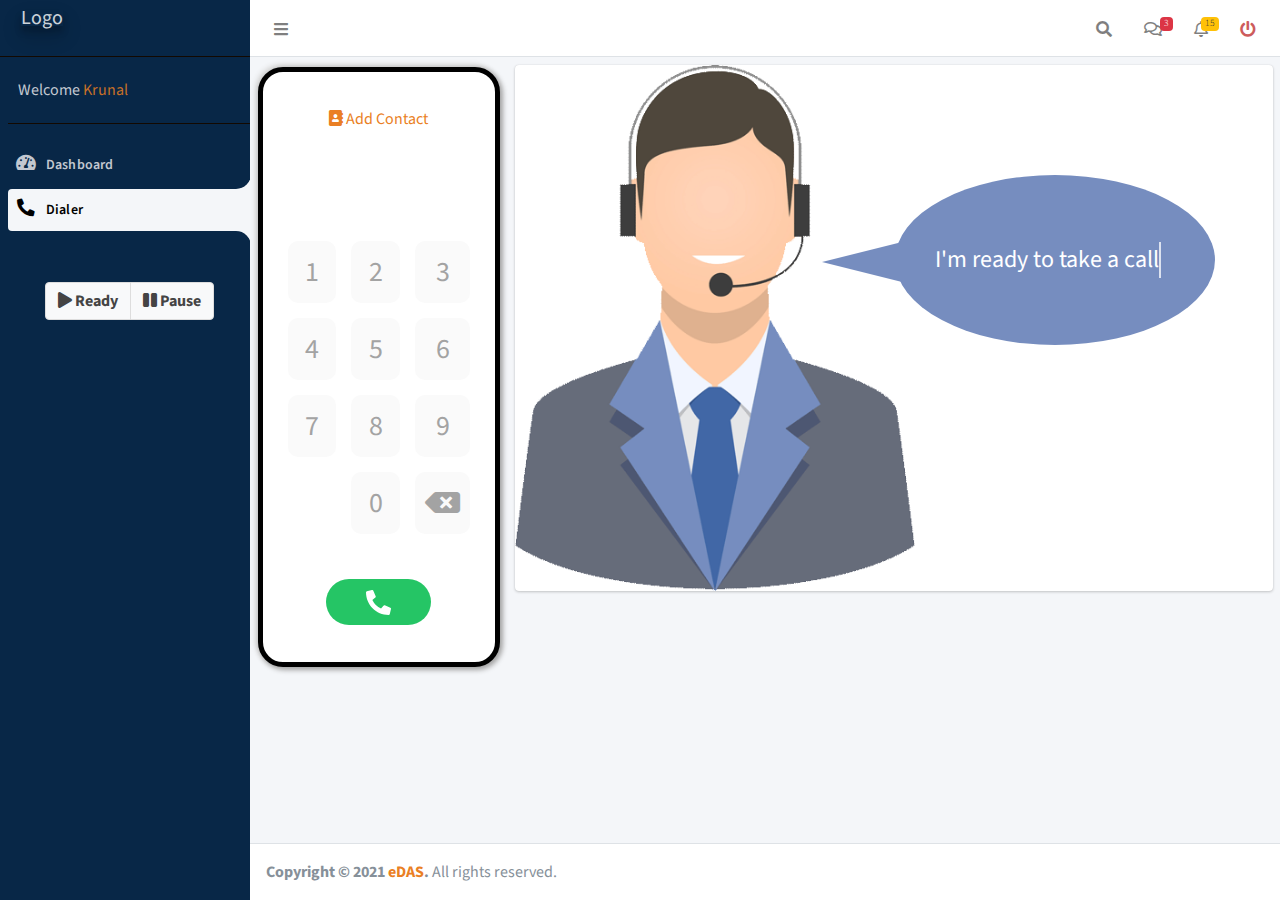
==== index.html @ 943a4c7d "Update index.html" ====
<!DOCTYPE html>
<html lang="en">

<head>
  <meta charset="utf-8">
  <meta name="viewport" content="width=device-width, initial-scale=1">
  <title>Agent Panel </title>
  <link rel='icon' type='image/x-icon' href='../assets/img/favicon.png'>

  <link rel="stylesheet"
    href="https://fonts.googleapis.com/css?family=Source+Sans+Pro:300,400,400i,700&display=fallback">
  <!-- Font Awesome Icons -->
  <link rel="stylesheet" href="plugins/fontawesome-free/css/all.min.css">
  <!-- IonIcons -->
  <link rel="stylesheet" href="assets/css/ionicons.min.css">
  <!-- DataTables -->
  <link rel="stylesheet" href="plugins/datatables-bs4/css/dataTables.bootstrap4.min.css">
  <link rel="stylesheet" href="plugins/datatables-responsive/css/responsive.bootstrap4.min.css">
  <link rel="stylesheet" href="plugins/datatables-select/css/select.bootstrap4.min.css">
  <link rel="stylesheet" href="plugins/datatables-buttons/css/buttons.bootstrap4.min.css">
  <!-- Tempusdominus Bootstrap 4 -->
  <link rel="stylesheet" href="plugins/tempusdominus-bootstrap-4/css/tempusdominus-bootstrap-4.min.css">
  <!-- Select2 -->
  <link rel="stylesheet" href="plugins/select2/css/select2.min.css">
  <link rel="stylesheet" href="plugins/select2-bootstrap4-theme/select2-bootstrap4.min.css">
  <!-- Theme style -->
  <link rel="stylesheet" href="dist/css/adminlte.min.css">
  <!-- Custome style -->
  <link rel="stylesheet" href="assets/css/style.css">
  <link rel="stylesheet" href="assets/css/agent-pannel.css">
</head>

<body class="hold-transition sidebar-mini">

  <div class="wrapper">
    <!-- Navbar -->
    <nav class="main-header navbar navbar-expand navbar-white navbar-light">
      <!-- Left navbar links -->
      <ul class="navbar-nav">
        <li class="nav-item">
          <a class="nav-link" data-widget="pushmenu" href="#" role="button"><i class="fas fa-bars"></i></a>
        </li>
      </ul>

      <!-- Right navbar links -->
      <ul class="navbar-nav ml-auto">
        <!-- Navbar Search -->
        <li class="nav-item">
          <a class="nav-link" data-widget="navbar-search" href="#" role="button">
            <i class="fas fa-search"></i>
          </a>
          <div class="navbar-search-block">
            <form class="form-inline">
              <div class="input-group input-group-sm">
                <input class="form-control form-control-navbar" type="search" placeholder="Search" aria-label="Search">
                <div class="input-group-append">
                  <button class="btn btn-navbar" type="submit">
                    <i class="fas fa-search"></i>
                  </button>
                  <button class="btn btn-navbar" type="button" data-widget="navbar-search">
                    <i class="fas fa-times"></i>
                  </button>
                </div>
              </div>
            </form>
          </div>
        </li>

        <!-- Messages Dropdown Menu -->
        <li class="nav-item dropdown">
          <a class="nav-link" data-toggle="dropdown" href="#">
            <i class="far fa-comments"></i>
            <span class="badge badge-danger navbar-badge">3</span>
          </a>
          <div class="dropdown-menu dropdown-menu-lg dropdown-menu-right">
            <a href="#" class="dropdown-item">
              <!-- Message Start -->
              <div class="media">
                <img src="../dist/img/user1-128x128.jpg" alt="User Avatar" class="img-size-50 mr-3 img-circle">
                <div class="media-body">
                  <h3 class="dropdown-item-title">
                    Brad Diesel
                    <span class="float-right text-sm text-danger"><i class="fas fa-star"></i></span>
                  </h3>
                  <p class="text-sm">Call me whenever you can...</p>
                  <p class="text-sm text-muted"><i class="far fa-clock mr-1"></i> 4 Hours Ago</p>
                </div>
              </div>
              <!-- Message End -->
            </a>
            <div class="dropdown-divider"></div>
            <a href="#" class="dropdown-item">
              <!-- Message Start -->
              <div class="media">
                <img src="../dist/img/user8-128x128.jpg" alt="User Avatar" class="img-size-50 img-circle mr-3">
                <div class="media-body">
                  <h3 class="dropdown-item-title">
                    John Pierce
                    <span class="float-right text-sm text-muted"><i class="fas fa-star"></i></span>
                  </h3>
                  <p class="text-sm">I got your message bro</p>
                  <p class="text-sm text-muted"><i class="far fa-clock mr-1"></i> 4 Hours Ago</p>
                </div>
              </div>
              <!-- Message End -->
            </a>
            <div class="dropdown-divider"></div>
            <a href="#" class="dropdown-item">
              <!-- Message Start -->
              <div class="media">
                <img src="../dist/img/user3-128x128.jpg" alt="User Avatar" class="img-size-50 img-circle mr-3">
                <div class="media-body">
                  <h3 class="dropdown-item-title">
                    Nora Silvester
                    <span class="float-right text-sm text-warning"><i class="fas fa-star"></i></span>
                  </h3>
                  <p class="text-sm">The subject goes here</p>
                  <p class="text-sm text-muted"><i class="far fa-clock mr-1"></i> 4 Hours Ago</p>
                </div>
              </div>
              <!-- Message End -->
            </a>
            <div class="dropdown-divider"></div>
            <a href="#" class="dropdown-item dropdown-footer">See All Messages</a>
          </div>
        </li>
        <!-- Notifications Dropdown Menu -->
        <li class="nav-item dropdown">
          <a class="nav-link" data-toggle="dropdown" href="#">
            <i class="far fa-bell"></i>
            <span class="badge badge-warning navbar-badge">15</span>
          </a>
          <div class="dropdown-menu dropdown-menu-lg dropdown-menu-right">
            <span class="dropdown-item dropdown-header">15 Notifications</span>
            <div class="dropdown-divider"></div>
            <a href="#" class="dropdown-item">
              <i class="fas fa-envelope mr-2"></i> 4 new messages
              <span class="float-right text-muted text-sm">3 mins</span>
            </a>
            <div class="dropdown-divider"></div>
            <a href="#" class="dropdown-item">
              <i class="fas fa-users mr-2"></i> 8 friend requests
              <span class="float-right text-muted text-sm">12 hours</span>
            </a>
            <div class="dropdown-divider"></div>
            <a href="#" class="dropdown-item">
              <i class="fas fa-file mr-2"></i> 3 new reports
              <span class="float-right text-muted text-sm">2 days</span>
            </a>
            <div class="dropdown-divider"></div>
            <a href="#" class="dropdown-item dropdown-footer">See All Notifications</a>
          </div>
        </li>

        <li class="">
          <a class="nav-link" href="../logout.php">
            <i class="fas fa-power-off" style="color: indianred;"></i>
          </a>
        </li>
        <!-- <li class="nav-item">
        <a class="nav-link" data-widget="fullscreen" href="#" role="button">
          <i class="fas fa-expand-arrows-alt"></i>
        </a>
      </li>
     <li class="nav-item">
        <a class="nav-link" data-widget="control-sidebar" data-slide="true" href="#" role="button">
          <i class="fas fa-th-large"></i>
        </a>
      </li> -->
      </ul>
    </nav>
    <!-- /.navbar -->

    <!-- Main Sidebar Container -->
    <aside class="main-sidebar sidebar-dark-primary">
      <!-- Brand Logo -->
      <a href="#" class="brand-link">
        <span class="brand-image elevation-3" style="opacity: .8">Logo</span>
        <span class="brand-logo elevation-3" style="opacity: .8">Logo</span>
        <span class="brand-text font-weight-light">&nbsp;</span>
      </a>

      <!-- Sidebar -->
      <div class="sidebar">
        <!-- Sidebar user panel (optional) -->
        <div class="user-panel mt-3 pb-3 mb-3 d-flex">
          <!-- <div class="image">
      <img src="../assets/client_logo/Metropolis_20211102_120045.png" class="img-circle elevation-2" alt="User Image">
      </div> -->
          <div class="info">
            <a href="#" class="d-block">Welcome <span style="color:#c77027;">
                Krunal</span></a>
          </div>
        </div>

        <!-- Sidebar Menu -->
        <nav class="mt-2">
          <ul class="nav nav-pills nav-sidebar flex-column" data-widget="treeview" role="menu" data-accordion="false">
            <li class="nav-item">
              <a href="../agent/agent_pannel.php" class="nav-link">
                <i class="nav-icon fas fa-tachometer-alt"></i>
                <p>
                  Dashboard
                </p>
              </a>
            </li>
            <li class="nav-item">
              <a href="../agent/dialer.php" class="nav-link active">
                <i class="nav-icon fas fa-phone-alt"></i>
                <p>
                  Dialer
                </p>
              </a>
            </li>
          </ul>
        </nav>
        <!-- check user selected campaign -->
        <div class="text-center mt-5">
          <div class="btn-group btn-group-toggle" data-toggle="buttons">
            <label class="btn btn-default active">
              <input type="radio" class="vaani_action" name="options" id="readybtn" autocomplete="off" value="ready"
                onclick="agent_activity_update(this)"><i class="fas fa-play"></i> Ready
            </label>
            <label class="btn btn-default">
              <input type="radio" class="vaani_action" name="options" id="pasueBtn" autocomplete="off" value="pause"
                onclick="agent_activity_update(this)"><i class="fas fa-pause"></i> Pause
            </label>
          </div>
        </div>
        <!-- end campaign check here -->
        <!-- /.sidebar-menu -->
      </div>
      <!-- /.sidebar -->
    </aside>

    <!-- Content Wrapper. Contains page content -->
    <div class="content-wrapper">

      <div class="alert notification-pop" id="msg"></div>

      <div class="container-fluid">
        <div class="row">
          <div class="col-xl-3 col-sm-4">
            <!-- **********************
              For keypad white bg use class = "dialer-box"
              For on connenting or connected use class = "call-connent"
            -->
            <div class="sip-phone dialer-box">
              <!-- keypad  -->
              <div class="keypad-content">
                <div class="clearfix connected-client-box">
                  <div class="dialed-number float-left">
                    <!-- 1234567890 -->
                  </div>
                  <div class="connection-time float-right">
                      <!-- Connected <span id="minute-box">00</span>: <span id="second-box">00</span>  -->
                  </div>
                </div>
                <div class="sip-phone-content">
                  <div class="add-contact">
                    <a href="#" onclick="addContact()"><i class="fas fa-address-book"></i> Add Contact</a>
                  </div>
                  <form class="call">
                    <div class="dialer-wrap">
                      <input id="dialerInput" class="dialer-display" type="tel" maxlength="12" autofocus autocomplete="off">
                      <div class="grid-item tran number">1</div>
                      <div class="grid-item tran number">2</div>
                      <div class="grid-item tran number">3</div>
                      <div class="grid-item tran number">4</div>
                      <div class="grid-item tran number">5</div>
                      <div class="grid-item tran number">6</div>
                      <div class="grid-item tran number">7</div>
                      <div class="grid-item tran number">8</div>
                      <div class="grid-item tran number">9</div>
                      <div class="grid-item tran symbol">*</div>
                      <div class="grid-item tran number">0</div>
                      <div class="grid-item tran symbol d-none">#</div>
                      <div class="grid-item tran remove-btn"><i class="fas fa-backspace"></i></div>
                    </div>
                    <div onclick="callDialedNumber()" class="grid-item call-icon">
                        <svg aria-hidden="true" focusable="false" data-prefix="fas" data-icon="phone-alt" class="svg-inline--fa fa-phone-alt fa-w-16" role="img" xmlns="http://www.w3.org/2000/svg" viewBox="0 0 512 512">
                            <path fill="currentColor" d="M497.39 361.8l-112-48a24 24 0 0 0-28 6.9l-49.6 60.6A370.66 370.66 0 0 1 130.6 204.11l60.6-49.6a23.94 23.94 0 0 0 6.9-28l-48-112A24.16 24.16 0 0 0 122.6.61l-104 24A24 24 0 0 0 0 48c0 256.5 207.9 464 464 464a24 24 0 0 0 23.4-18.6l24-104a24.29 24.29 0 0 0-14.01-27.6z">
                            </path>
                        </svg>
                      </div>
                  </form> 
                </div>
              </div>
      
              <!-- Connenting to the call  -->
              <div class="call-connection sip-phone-content" style="display:none;">
                <div class="dialed-number">
                  1234567890
                </div>
                <div class="connection-time">
                  connecting...
                    <!-- Connected <span id="minute-box">00</span>: <span id="second-box">00</span>  -->
                </div>
      
                <!-- SIP phone action buttons -->
                <!-- ***********************
                  add or remove class disabled from sip-phone-action-btns-container for disabled
                 -->
                <div class="sip-phone-action-btns-container disabled">
                  <div class="row mb-3">
                    <div class="col-4">
                      <a href="#" class="sip-phone-action-btns-box sip-phoneBtn">
                        <i class="fas fa-microphone-alt-slash"></i>
                      </a>
                      Mute
                    </div>
                    <div class="col-4">
                      <a id="keypadConntectBtn" href="#" class="sip-phone-action-btns-box">
                        <i class="ion ion-ios-keypad"></i>
                      </a>
                      Keypad
                    </div>
                    <div class="col-4">
                      <a href="#" class="sip-phone-action-btns-box sip-phoneBtn">
                        <i class="fas fa-pause-circle"></i>
                      </a>
                      Hold
                    </div>
                  </div>
                  <div class="row">
                    <div class="col-4">
                      <a href="#" class="sip-phone-action-btns-box">
                        <i class="fas fa-users"></i>
                      </a>
                      Conference
                    </div>
                    <div class="col-4">
                      <a href="#" class="sip-phone-action-btns-box">
                        <i class="fas fa-exchange-alt"></i>
                      </a>
                      Transfer
                    </div>
                    <div class="col-4">
                      <a href="#" class="sip-phone-action-btns-box sip-phoneBtn">
                        <i class="fas fa-user-friends"></i>
                      </a>
                      Consult
                    </div>
                  </div>
                </div>
      
                <div class="call-icon">
                  <svg aria-hidden="true" focusable="false" data-prefix="fas" data-icon="phone-alt" class="svg-inline--fa fa-phone-alt fa-w-16" role="img" xmlns="http://www.w3.org/2000/svg" viewBox="0 0 512 512">
                      <path fill="currentColor" d="M497.39 361.8l-112-48a24 24 0 0 0-28 6.9l-49.6 60.6A370.66 370.66 0 0 1 130.6 204.11l60.6-49.6a23.94 23.94 0 0 0 6.9-28l-48-112A24.16 24.16 0 0 0 122.6.61l-104 24A24 24 0 0 0 0 48c0 256.5 207.9 464 464 464a24 24 0 0 0 23.4-18.6l24-104a24.29 24.29 0 0 0-14.01-27.6z">
                      </path>
                  </svg>
                </div>
              </div>

              <!-- Add Contact Box  -->
              <div class="add-contact-box sip-phone-content" style="display:none;">
                <div class="clearfix">
                  <h4 class="float-left">Contact List</h4>
                  <div class="float-right"><a href="#" id="keypadBtn"><i class="ion ion-ios-keypad"></i></a></div>
                </div>
                <div class="search-contact">
                  <input type="text" class="form-control" placeholder="Search">
                </div>
                <div class="contact-list">
                  <div class="contact-list-container">
                    <div class="aplhabet">
                      A
                    </div>
                    <div class="contact-list-box">
                      <ul class="list-unstyled">
                        <li>Alpha</li>
                        <li>Alpha</li>
                        <li>Alpha</li>
                        <li>Alpha</li>
                        <li>Alpha</li>
                        <li>Alpha</li>
                        <li>Alpha</li>
                        <li>Alpha</li>
                        <li>Alpha</li>
                        <li>Alpha</li>
                        <li>Alpha</li>
                        <li>Alpha</li>
                        <li>Alpha</li>
                        <li>Alpha</li>
                        <li>Alpha</li>  
                      </ul>
                    </div>
                  </div>
                  <div class="contact-list-container">
                    <div class="aplhabet">
                      B
                    </div>
                    <div class="contact-list-box">
                      <ul class="list-unstyled">
                        <li>Bille</li>
                        <li>Bille</li>
                        <li>Bille</li>
                        <li>Bille</li>
                        <li>Bille</li>
                        <li>Bille</li>
                        <li>Bille</li>
                        <li>Bille</li>
                        <li>Bille</li>
                        <li>Bille</li>
                        <li>Bille</li>
                        <li>Bille</li>
                        <li>Bille</li>
                        <li>Bille</li>
                        <li>Bille</li>  
                      </ul>
                    </div>
                  </div>
                </div>
              </div>
            </div>
          </div>

          <div class="col-xl-9 col-sm-8">
      
            <!-- image  -->
            <div id="agentDailerImgBox">
              <div class="card mt-2">
                <div class="agent-box">
                  <img src="assets/img/agent-male.gif" alt="agent">
                  <div class="agent-text">
                    <p class="line-1 anim-typewriter">I'm ready to take a call</p>
                  </div>
                </div>
              </div>
            </div>

            <!-- Form  -->
            <div id="crmFrom" style="display:none;">
              <!-- Content Header (Page header) -->
              <div class="content-header">
                <div class="container-fluid">
                  <h1 class="m-0">Customer Information</h1>
                </div><!-- /.container-fluid -->
              </div>
      
              <!-- Main content -->
              <div class="content">
                <div class="">
                  <div class="card card-primary">
                    <form autocomplete="off">
                      <div class="card-body">
                        <div class="row">
                          <div class="col-xl-4 col-sm-6">
                            <div class="form-group">
                              <input type="text" id="cust_name" value="" name="cust_name" class="form-control" placeholder="Customer Name" required>
                              <label class="form-label" for="">Customer Name</label>
                              <div class="invalid-feedback1 error" id="error"></div>
                            </div>
                          </div>
      
                          <div class="col-xl-4 col-sm-6">
                            <div class="form-group">
                              <input type="text" id="cust_name" value="" name="cust_name" class="form-control" placeholder="Customer contact number" required>
                              <label class="form-label" for="">Customer contact number</label>
                              <div class="invalid-feedback1 error" id="error"></div>
                            </div>
                          </div>
      
                          <div class="col-xl-4 col-sm-6">
                            <div class="form-group">
                              <input type="text" id="cust_name" value="" name="cust_name" class="form-control" placeholder="Customer contact number" required>
                              <label class="form-label" for="">Customer contact number</label>
                              <div class="invalid-feedback1 error" id="error"></div>
                            </div>
                          </div>
      
                          <div class="col-xl-4 col-sm-6">
                            <div class="form-group">
                              <input type="text" id="cust_name" value="" name="cust_name" class="form-control" placeholder="Preferred City" required>
                              <label class="form-label" for="">Preferred City</label>
                              <div class="invalid-feedback1 error" id="error"></div>
                            </div>
                          </div>
      
                          <div class="col-xl-4 col-sm-6">
                            <div class="form-group">
                              <input type="text" id="cust_name" value="" name="cust_name" class="form-control" placeholder="Customer Status" required>
                              <label class="form-label" for="">Customer Status</label>
                              <div class="invalid-feedback1 error" id="error"></div>
                            </div>
                          </div>
      
                          <div class="col-xl-4 col-sm-6">
                            <div class="form-group">
                              <select id="Disposition" class="form-control" onchange="getdisposition()" name="Disposition" required="">
                                <option value=""> --Select-- </option>   
                                <option value="Successful_Contact" data-id="CL">Successful_Contact</option>
                                <option value="Unsuccessful_Contact" data-id="ST">Unsuccessful_Contact</option>   
                              </select>
                              <label class="form-label" for="">Disposition</label>
                              <div class="invalid-feedback1 error" id="error"></div>
                            </div>
                          </div>
      
                          <div class="col-sm-12">
                            <div class="form-group">
                              <textarea class="form-control" id="remark" rows="4" cols="10" name="remark" required=""></textarea>
                              <label class="form-label" for="">Remark</label>
                              <div class="invalid-feedback1 error" id="error"></div>
                            </div>
                          </div>
      
                          <div class="col-sm-12">
                            <div class="form-group text-center">
                              <input id="history" type="button" class="btn btn-info" value="History">
                              <input id="check" type="submit" class="btn btn-primary" value="Submit">
                            </div>
                          </div>
                        </div>
                      </div>
                    </form>
                  </div>
                </div>
              </div>
            </div>
          </div>
        </div>
      </div>

    </div>
    <!-- /.content-wrapper -->


    <!-- Main Footer -->
    <footer class="main-footer">
      <strong>Copyright &copy; 2021 <a href="#">eDAS</a>.</strong>
      All rights reserved.
      <div class="float-right d-none d-sm-inline-block">
        <!-- <b>Version</b> 3.2.0-rc -->
      </div>
    </footer>
  </div>
  <!-- ./wrapper -->


  <!-- REQUIRED SCRIPTS -->

  <!-- jQuery -->
  <script src="plugins/jquery/jquery.min.js"></script>
  <!-- Bootstrap -->
  <script src="plugins/bootstrap/js/bootstrap.bundle.min.js"></script>
  <!-- AdminLTE -->
  <script src="dist/js/adminlte.js"></script>

  <!-- agent crm purposes -->
  <script src="assets/js/agent_script.js"></script>

  <script>
    $("#dialerInput").keypress(function (e) {
      // alert("Hi");
      var charCode = (e.which) ? e.which : event.keyCode    
      if (String.fromCharCode(charCode).match(/[^0-9]/g))    
      return false;
    });
  
    $(".number").click(function (event) {
      let text = $(this).text();
      var val = $('#dialerInput').val();
      if (val.length < 10) {
        $("#dialerInput").val(val+text).focus();
      }
    });
  
    function phoneValidation() {
      var val = $('#dialerInput').val();
      if (val.length < 10) {
        notification("#msg", "Please enter valid number", "alert-danger");
      }else{
        notification("#msg", "Connenting...", "alert-warning");
        $(".keypad-content, #agentDailerImgBox").hide();
        $(".call-connection").show();
        $(".sip-phone").removeClass("dialer-box");
        $(".sip-phone").addClass("call-connent buzzing");
        $(".dialed-number").html(val);
        $("#crmFrom").slideDown();
        $("#dialerInput").val("");
  
        setTimeout(function(){
          $(".connection-time").html('Connected <span id="minute-box">00</span>: <span id="second-box">00</span>');
          $('.sip-phone').removeClass("buzzing");
          $('.sip-phone-action-btns-container').removeClass("disabled");
          notification("#msg", "Call connected", "alert-success");
        }, 5000);
      } 
    }
  
    $("#dialerInput").keypress(function(event){
      var keycode = (event.keyCode ? event.keyCode : event.which);
      if(keycode == '13'){ 
        phoneValidation();  
      }
    });
  
    function callDialedNumber() {
      phoneValidation(); 
    }
  
    $(".remove-btn").click(function () {
      var val = $('#dialerInput').val();
      var tmp= val.slice(0,-1);
      $("#dialerInput").val(tmp).focus();
    });
  
    // Timer 
    let counter = 0;
    let seconds = "00";
    let minutes = "00";
    const getTimerMinutes = (counter) => {
      let minuteCounter = Math.floor(counter / 60);
      return minuteCounter < 10 ? `0${minuteCounter}` : `${minuteCounter}`;
    };
  
    const getTimerSeconds = (counter) => {
      let secondCounter = counter % 60;
      $(".second-box").html()
      document.getElementById("second-box").innerHtml =
        secondCounter < 10 ? `0${secondCounter}` : `${secondCounter}`;
      return secondCounter < 10 ? `0${secondCounter}` : `${secondCounter}`;
    };
    const setCount = () => {
      console.log("here");
      seconds = getTimerSeconds(counter);
      minutes = getTimerMinutes(counter);
  
      document.getElementById("minute-box").innerHtml = seconds;
      counter = counter + 1;
    };
  
    var intervalId = window.setInterval(function () {
      seconds = getTimerSeconds(counter);
      minutes = getTimerMinutes(counter);
      document.getElementById("minute-box").innerHTML = minutes;
      document.getElementById("second-box").innerHTML = seconds;
      counter = counter + 1;
    }, 1000);
  

  function addContact(){
    $(".keypad-content").hide();
    $(".add-contact-box").show();
  }
  $("#keypadBtn").click(function(){
    $(".keypad-content").show();
    $(".add-contact-box").hide();
  });
  $("#keypadConntectBtn").click(function(){
    $(".keypad-content").show();
    $(".call-connection").hide();
    $(".sip-phone").addClass("dialer-box");
    $(".sip-phone").removeClass("call-connent");
    $(".connected-client-box").show();
    $('#dialerInput').focus();
  });
  $(".connected-client-box").click(function(){
    $(".keypad-content").hide();
    $(".call-connection").show();
    $(".sip-phone").removeClass("dialer-box");
    $(".sip-phone").addClass("call-connent");
    $(".connected-client-box").hide();
  });

  $(".sip-phoneBtn").click(function(){
    $(this).toggleClass("active");
  });
  
  </script>
</body>

</html>
---- plugins/datatables-responsive/css/responsive.bootstrap4.min.css ----
table.dataTable.dtr-inline.collapsed>tbody>tr>td.child,table.dataTable.dtr-inline.collapsed>tbody>tr>th.child,table.dataTable.dtr-inline.collapsed>tbody>tr>td.dataTables_empty{cursor:default !important}table.dataTable.dtr-inline.collapsed>tbody>tr>td.child:before,table.dataTable.dtr-inline.collapsed>tbody>tr>th.child:before,table.dataTable.dtr-inline.collapsed>tbody>tr>td.dataTables_empty:before{display:none !important}table.dataTable.dtr-inline.collapsed>tbody>tr>td.dtr-control,table.dataTable.dtr-inline.collapsed>tbody>tr>th.dtr-control{position:relative;padding-left:30px;cursor:pointer}table.dataTable.dtr-inline.collapsed>tbody>tr>td.dtr-control:before,table.dataTable.dtr-inline.collapsed>tbody>tr>th.dtr-control:before{top:50%;left:5px;height:1em;width:1em;margin-top:-9px;display:block;position:absolute;color:white;border:.15em solid white;border-radius:1em;box-shadow:0 0 .2em #444;box-sizing:content-box;text-align:center;text-indent:0 !important;font-family:"Courier New",Courier,monospace;line-height:1em;content:"+";background-color:#0275d8}table.dataTable.dtr-inline.collapsed>tbody>tr.parent>td.dtr-control:before,table.dataTable.dtr-inline.collapsed>tbody>tr.parent>th.dtr-control:before{content:"-";background-color:#d33333}table.dataTable.dtr-inline.collapsed.compact>tbody>tr>td.dtr-control,table.dataTable.dtr-inline.collapsed.compact>tbody>tr>th.dtr-control{padding-left:27px}table.dataTable.dtr-inline.collapsed.compact>tbody>tr>td.dtr-control:before,table.dataTable.dtr-inline.collapsed.compact>tbody>tr>th.dtr-control:before{left:4px;height:14px;width:14px;border-radius:14px;line-height:14px;text-indent:3px}table.dataTable.dtr-column>tbody>tr>td.dtr-control,table.dataTable.dtr-column>tbody>tr>th.dtr-control,table.dataTable.dtr-column>tbody>tr>td.control,table.dataTable.dtr-column>tbody>tr>th.control{position:relative;cursor:pointer}table.dataTable.dtr-column>tbody>tr>td.dtr-control:before,table.dataTable.dtr-column>tbody>tr>th.dtr-control:before,table.dataTable.dtr-column>tbody>tr>td.control:before,table.dataTable.dtr-column>tbody>tr>th.control:before{top:50%;left:50%;height:.8em;width:.8em;margin-top:-0.5em;margin-left:-0.5em;display:block;position:absolute;color:white;border:.15em solid white;border-radius:1em;box-shadow:0 0 .2em #444;box-sizing:content-box;text-align:center;text-indent:0 !important;font-family:"Courier New",Courier,monospace;line-height:1em;content:"+";background-color:#0275d8}table.dataTable.dtr-column>tbody>tr.parent td.dtr-control:before,table.dataTable.dtr-column>tbody>tr.parent th.dtr-control:before,table.dataTable.dtr-column>tbody>tr.parent td.control:before,table.dataTable.dtr-column>tbody>tr.parent th.control:before{content:"-";background-color:#d33333}table.dataTable>tbody>tr.child{padding:.5em 1em}table.dataTable>tbody>tr.child:hover{background:transparent !important}table.dataTable>tbody>tr.child ul.dtr-details{display:inline-block;list-style-type:none;margin:0;padding:0}table.dataTable>tbody>tr.child ul.dtr-details>li{border-bottom:1px solid #efefef;padding:.5em 0}table.dataTable>tbody>tr.child ul.dtr-details>li:first-child{padding-top:0}table.dataTable>tbody>tr.child ul.dtr-details>li:last-child{border-bottom:none}table.dataTable>tbody>tr.child span.dtr-title{display:inline-block;min-width:75px;font-weight:bold}div.dtr-modal{position:fixed;box-sizing:border-box;top:0;left:0;height:100%;width:100%;z-index:100;padding:10em 1em}div.dtr-modal div.dtr-modal-display{position:absolute;top:0;left:0;bottom:0;right:0;width:50%;height:50%;overflow:auto;margin:auto;z-index:102;overflow:auto;background-color:#f5f5f7;border:1px solid black;border-radius:.5em;box-shadow:0 12px 30px rgba(0, 0, 0, 0.6)}div.dtr-modal div.dtr-modal-content{position:relative;padding:1em}div.dtr-modal div.dtr-modal-close{position:absolute;top:6px;right:6px;width:22px;height:22px;border:1px solid #eaeaea;background-color:#f9f9f9;text-align:center;border-radius:3px;cursor:pointer;z-index:12}div.dtr-modal div.dtr-modal-close:hover{background-color:#eaeaea}div.dtr-modal div.dtr-modal-background{position:fixed;top:0;left:0;right:0;bottom:0;z-index:101;background:rgba(0, 0, 0, 0.6)}@media screen and (max-width: 767px){div.dtr-modal div.dtr-modal-display{width:95%}}div.dtr-bs-modal table.table tr:first-child td{border-top:none}
---- plugins/datatables-select/css/select.bootstrap4.min.css ----
﻿table.dataTable tbody>tr.selected,table.dataTable tbody>tr>.selected{background-color:#0275d8}table.dataTable.stripe tbody>tr.odd.selected,table.dataTable.stripe tbody>tr.odd>.selected,table.dataTable.display tbody>tr.odd.selected,table.dataTable.display tbody>tr.odd>.selected{background-color:#0272d3}table.dataTable.hover tbody>tr.selected:hover,table.dataTable.hover tbody>tr>.selected:hover,table.dataTable.display tbody>tr.selected:hover,table.dataTable.display tbody>tr>.selected:hover{background-color:#0271d0}table.dataTable.order-column tbody>tr.selected>.sorting_1,table.dataTable.order-column tbody>tr.selected>.sorting_2,table.dataTable.order-column tbody>tr.selected>.sorting_3,table.dataTable.order-column tbody>tr>.selected,table.dataTable.display tbody>tr.selected>.sorting_1,table.dataTable.display tbody>tr.selected>.sorting_2,table.dataTable.display tbody>tr.selected>.sorting_3,table.dataTable.display tbody>tr>.selected{background-color:#0273d4}table.dataTable.display tbody>tr.odd.selected>.sorting_1,table.dataTable.order-column.stripe tbody>tr.odd.selected>.sorting_1{background-color:#026fcc}table.dataTable.display tbody>tr.odd.selected>.sorting_2,table.dataTable.order-column.stripe tbody>tr.odd.selected>.sorting_2{background-color:#0270ce}table.dataTable.display tbody>tr.odd.selected>.sorting_3,table.dataTable.order-column.stripe tbody>tr.odd.selected>.sorting_3{background-color:#0270d0}table.dataTable.display tbody>tr.even.selected>.sorting_1,table.dataTable.order-column.stripe tbody>tr.even.selected>.sorting_1{background-color:#0273d4}table.dataTable.display tbody>tr.even.selected>.sorting_2,table.dataTable.order-column.stripe tbody>tr.even.selected>.sorting_2{background-color:#0274d5}table.dataTable.display tbody>tr.even.selected>.sorting_3,table.dataTable.order-column.stripe tbody>tr.even.selected>.sorting_3{background-color:#0275d7}table.dataTable.display tbody>tr.odd>.selected,table.dataTable.order-column.stripe tbody>tr.odd>.selected{background-color:#026fcc}table.dataTable.display tbody>tr.even>.selected,table.dataTable.order-column.stripe tbody>tr.even>.selected{background-color:#0273d4}table.dataTable.display tbody>tr.selected:hover>.sorting_1,table.dataTable.order-column.hover tbody>tr.selected:hover>.sorting_1{background-color:#026bc6}table.dataTable.display tbody>tr.selected:hover>.sorting_2,table.dataTable.order-column.hover tbody>tr.selected:hover>.sorting_2{background-color:#026cc8}table.dataTable.display tbody>tr.selected:hover>.sorting_3,table.dataTable.order-column.hover tbody>tr.selected:hover>.sorting_3{background-color:#026eca}table.dataTable.display tbody>tr:hover>.selected,table.dataTable.display tbody>tr>.selected:hover,table.dataTable.order-column.hover tbody>tr:hover>.selected,table.dataTable.order-column.hover tbody>tr>.selected:hover{background-color:#026bc6}table.dataTable tbody td.select-checkbox,table.dataTable tbody th.select-checkbox{position:relative}table.dataTable tbody td.select-checkbox:before,table.dataTable tbody td.select-checkbox:after,table.dataTable tbody th.select-checkbox:before,table.dataTable tbody th.select-checkbox:after{display:block;position:absolute;top:1.2em;left:50%;width:12px;height:12px;box-sizing:border-box}table.dataTable tbody td.select-checkbox:before,table.dataTable tbody th.select-checkbox:before{content:" ";margin-top:-2px;margin-left:-6px;border:1px solid black;border-radius:3px}table.dataTable tr.selected td.select-checkbox:after,table.dataTable tr.selected th.select-checkbox:after{content:"✓";font-size:20px;margin-top:-19px;margin-left:-6px;text-align:center;text-shadow:1px 1px #b0bed9,-1px -1px #b0bed9,1px -1px #b0bed9,-1px 1px #b0bed9}table.dataTable.compact tbody td.select-checkbox:before,table.dataTable.compact tbody th.select-checkbox:before{margin-top:-12px}table.dataTable.compact tr.selected td.select-checkbox:after,table.dataTable.compact tr.selected th.select-checkbox:after{margin-top:-16px}div.dataTables_wrapper span.select-info,div.dataTables_wrapper span.select-item{margin-left:.5em}@media screen and (max-width: 640px){div.dataTables_wrapper span.select-info,div.dataTables_wrapper span.select-item{margin-left:0;display:block}}table.dataTable tbody tr.selected,table.dataTable tbody th.selected,table.dataTable tbody td.selected{color:white}table.dataTable tbody tr.selected a,table.dataTable tbody th.selected a,table.dataTable tbody td.selected a{color:#a2d4ed}
---- plugins/datatables-buttons/css/buttons.bootstrap4.min.css ----
@keyframes dtb-spinner{100%{transform:rotate(360deg)}}@-o-keyframes dtb-spinner{100%{-o-transform:rotate(360deg);transform:rotate(360deg)}}@-ms-keyframes dtb-spinner{100%{-ms-transform:rotate(360deg);transform:rotate(360deg)}}@-webkit-keyframes dtb-spinner{100%{-webkit-transform:rotate(360deg);transform:rotate(360deg)}}@-moz-keyframes dtb-spinner{100%{-moz-transform:rotate(360deg);transform:rotate(360deg)}}div.dt-button-info{position:fixed;top:50%;left:50%;width:400px;margin-top:-100px;margin-left:-200px;background-color:white;border:2px solid #111;box-shadow:3px 3px 8px rgba(0, 0, 0, 0.3);border-radius:3px;text-align:center;z-index:21}div.dt-button-info h2{padding:.5em;margin:0;font-weight:normal;border-bottom:1px solid #ddd;background-color:#f3f3f3}div.dt-button-info>div{padding:1em}div.dt-button-collection-title{text-align:center;padding:.3em 0 .5em;font-size:.9em}div.dt-button-collection-title:empty{display:none}div.dt-button-collection{position:absolute;z-index:2001}div.dt-button-collection div.dropdown-menu{display:block;z-index:2002;min-width:100%}div.dt-button-collection div.dt-button-collection-title{background-color:white;border:1px solid rgba(0, 0, 0, 0.15)}div.dt-button-collection.fixed{position:fixed;top:50%;left:50%;margin-left:-75px;border-radius:0}div.dt-button-collection.fixed.two-column{margin-left:-200px}div.dt-button-collection.fixed.three-column{margin-left:-225px}div.dt-button-collection.fixed.four-column{margin-left:-300px}div.dt-button-collection>:last-child{display:block !important;-webkit-column-gap:8px;-moz-column-gap:8px;-ms-column-gap:8px;-o-column-gap:8px;column-gap:8px}div.dt-button-collection>:last-child>*{-webkit-column-break-inside:avoid;break-inside:avoid}div.dt-button-collection.two-column{width:400px}div.dt-button-collection.two-column>:last-child{padding-bottom:1px;-webkit-column-count:2;-moz-column-count:2;-ms-column-count:2;-o-column-count:2;column-count:2}div.dt-button-collection.three-column{width:450px}div.dt-button-collection.three-column>:last-child{padding-bottom:1px;-webkit-column-count:3;-moz-column-count:3;-ms-column-count:3;-o-column-count:3;column-count:3}div.dt-button-collection.four-column{width:600px}div.dt-button-collection.four-column>:last-child{padding-bottom:1px;-webkit-column-count:4;-moz-column-count:4;-ms-column-count:4;-o-column-count:4;column-count:4}div.dt-button-collection .dt-button{border-radius:0}div.dt-button-collection.fixed{max-width:none}div.dt-button-collection.fixed:before,div.dt-button-collection.fixed:after{display:none}div.dt-button-background{position:fixed;top:0;left:0;width:100%;height:100%;z-index:999}@media screen and (max-width: 767px){div.dt-buttons{float:none;width:100%;text-align:center;margin-bottom:.5em}div.dt-buttons a.btn{float:none}}div.dt-buttons button.btn.processing,div.dt-buttons div.btn.processing,div.dt-buttons a.btn.processing{color:rgba(0, 0, 0, 0.2)}div.dt-buttons button.btn.processing:after,div.dt-buttons div.btn.processing:after,div.dt-buttons a.btn.processing:after{position:absolute;top:50%;left:50%;width:16px;height:16px;margin:-8px 0 0 -8px;box-sizing:border-box;display:block;content:" ";border:2px solid #282828;border-radius:50%;border-left-color:transparent;border-right-color:transparent;animation:dtb-spinner 1500ms infinite linear;-o-animation:dtb-spinner 1500ms infinite linear;-ms-animation:dtb-spinner 1500ms infinite linear;-webkit-animation:dtb-spinner 1500ms infinite linear;-moz-animation:dtb-spinner 1500ms infinite linear}
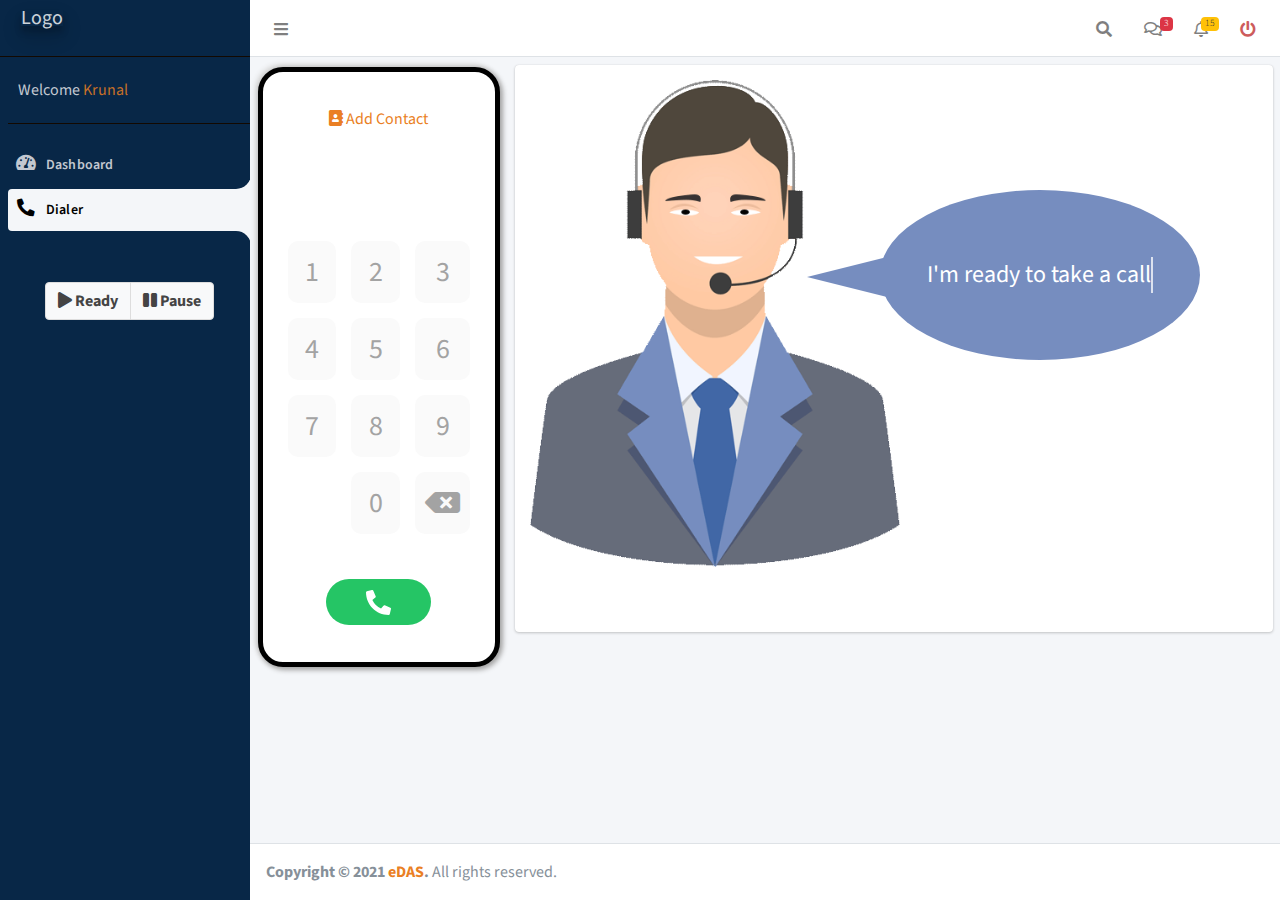
==== commit 53eddd33: "Update index.html" ====
--- a/index.html
+++ b/index.html
@@ -3,7 +3,7 @@
 
 <head>
   <meta charset="utf-8">
-  <meta name="viewport" content="width=device-width, initial-scale=1">
+  <meta name="viewport" content="width=device-width, initial-scale=1.0, maximum-scale=1.0, user-scalable=0">
   <title>Agent Panel </title>
   <link rel='icon' type='image/x-icon' href='../assets/img/favicon.png'>
 
@@ -197,7 +197,7 @@
         <nav class="mt-2">
           <ul class="nav nav-pills nav-sidebar flex-column" data-widget="treeview" role="menu" data-accordion="false">
             <li class="nav-item">
-              <a href="../agent/agent_pannel.php" class="nav-link">
+              <a href="#" class="nav-link">
                 <i class="nav-icon fas fa-tachometer-alt"></i>
                 <p>
                   Dashboard
@@ -205,7 +205,7 @@
               </a>
             </li>
             <li class="nav-item">
-              <a href="../agent/dialer.php" class="nav-link active">
+              <a href="#" class="nav-link active">
                 <i class="nav-icon fas fa-phone-alt"></i>
                 <p>
                   Dialer
@@ -240,7 +240,7 @@
 
       <div class="container-fluid">
         <div class="row">
-          <div class="col-xl-3 col-sm-4">
+          <div class="col-xl-3 col-sm-5">
             <!-- **********************
               For keypad white bg use class = "dialer-box"
               For on connenting or connected use class = "call-connent"
@@ -305,9 +305,9 @@
                   <div class="row mb-3">
                     <div class="col-4">
                       <a href="#" class="sip-phone-action-btns-box sip-phoneBtn">
-                        <i class="fas fa-microphone-alt-slash"></i>
+                        <i class="fas fa-microphone-alt"></i>
                       </a>
-                      Mute
+                      <span class="sip-phone-text">Mute</span>
                     </div>
                     <div class="col-4">
                       <a id="keypadConntectBtn" href="#" class="sip-phone-action-btns-box">
@@ -319,7 +319,7 @@
                       <a href="#" class="sip-phone-action-btns-box sip-phoneBtn">
                         <i class="fas fa-pause-circle"></i>
                       </a>
-                      Hold
+                      <span class="sip-phone-text">Hold</span> 
                     </div>
                   </div>
                   <div class="row">
@@ -339,7 +339,7 @@
                       <a href="#" class="sip-phone-action-btns-box sip-phoneBtn">
                         <i class="fas fa-user-friends"></i>
                       </a>
-                      Consult
+                      <span class="sip-phone-text">Consult</span>
                     </div>
                   </div>
                 </div>
@@ -415,7 +415,7 @@
             </div>
           </div>
 
-          <div class="col-xl-9 col-sm-8">
+          <div class="col-xl-9 col-sm-7">
       
             <!-- image  -->
             <div id="agentDailerImgBox">
@@ -666,6 +666,27 @@
 
   $(".sip-phoneBtn").click(function(){
     $(this).toggleClass("active");
+    var text = $(this).parent().find(".sip-phone-text");
+    if(text.text() === "Mute"){
+      text.text("Unmute");
+    }
+    else if(text.text() === "Unmute"){
+      text.text("Mute");
+    }
+
+    if(text.text() === "Hold"){
+      text.text("Unhold");
+    }
+    else if(text.text() === "Unhold"){
+      text.text("Hold");
+    }
+
+    if(text.text() === "Consult"){
+      text.text("End Consult");
+    }
+    else if(text.text() === "End Consult"){
+      text.text("Consult");
+    }
   });
   
   </script>
--- a/assets/css/style.css
+++ b/assets/css/style.css
@@ -310,5 +310,5 @@
 
 @media(max-width: 767px){
 	h1{font-size: 20px;}
-	.content-wrapper>.content, .container-fluid{padding: 0;}
+	.content-wrapper>.content{padding: 0;}
 }--- a/assets/css/agent-pannel.css
+++ b/assets/css/agent-pannel.css
@@ -341,10 +341,13 @@
 .keypad-content .call-icon{text-align: center;background: #25C565;border-radius: 30px;color: #FFF;padding: 10px 40px;display: inline-block; cursor: pointer;}
 .keypad-content .call-icon svg{width: 25px;height: 25px;}
 .sip-phone-action-btns-container{text-align: center;font-size: 14px;color: #FFF; margin: 80px 0;}
-.sip-phone-action-btns-box{background-color: rgba(40, 65, 92, 0.30);padding: 14px 5px;color: #EA7F24;border-radius: 20px 20px 0;font-size: 34px;display: block; transition: all ease .4s;}
+.sip-phone-action-btns-box{background-color: rgba(40, 65, 92, 0.30);padding: 14px 5px;color: #EA7F24;border-radius: 20px 20px 0;font-size: 34px;display: block;transition: all ease .4s;position: relative;}
 .sip-phone-action-btns-box:hover{background-color: #FFF;}
 .sip-phone-action-btns-box.active{background-color: rgba(40, 65, 92); color: #FFF;}
 .sip-phone-action-btns-box.active:hover{background-color: #082747;color: #EA7F24;}
+.sip-phone-action-btns-box.active::before{content: '';height: 58px;width: 5px;background: #FFF;margin: auto;position: absolute;top: 0;transform: rotate(130deg);left: 0;bottom: 0;transition: all ease .4s;right: 0;}
+.sip-phone-action-btns-box.active:hover::before{background: #EA7F24;}
+
 .call-connection{text-align: center;margin: 60px 0 15px;}
 .call-connection .call-icon{text-align: center;background: #C52525;border-radius: 30px;color: #FFF;padding: 12px 45px;display: inline-block; cursor: pointer;}
 .call-connection .call-icon:hover{background: #d06d1a; color: #FFF;}
@@ -352,6 +355,11 @@
 
 .connected-client-box{background-color: #0ba26a;padding: 5px; display: none; cursor: pointer;}
 .sip-phone-content{padding: 15px;}
+
+@media (max-width:768px) {
+  .sip-phone.dialer-box{margin-left: 15px; margin-right: 15px;}
+  .agent-box img{width: 100%;}
+}
 
 /* Wobble Top */
 @-webkit-keyframes buzzing {
@@ -454,19 +462,7 @@
 }
 .btn-group>.btn.active{background-color: #ea7f24; color: #FFF;}
 
-.line-1{
-  position: absolute;
-  top: 50%;  
-  /* right: 0; */
-  width: 226px;
-  margin: 0 auto;
-  border-right: 2px solid rgba(255,255,255,.75);
-  font-size: 24px;
-  text-align: center;
-  white-space: nowrap;
-  overflow: hidden;
-  transform: translateY(-50%);    
-}
+.line-1{position: absolute;top: 50%;right: 0;left: 0;margin: auto;width: 226px;margin: auto;border-right: 2px solid rgba(255,255,255,.75);font-size: 24px;text-align: center;white-space: nowrap;overflow: hidden;transform: translateY(-50%);}
 
 /* Animation */
 .anim-typewriter{
@@ -482,11 +478,26 @@
 from{border-right-color: rgba(255, 255, 255, 0.75);}
 to{border-right-color: transparent;}
 }
-.agent-text{position: relative;background: #768dbf;padding: 40px;border-radius: 100%;width: 320px;height: 170px;top: 110px;color: #FFF;left: -20px;}
-.agent-text::before{content: '';border-bottom: 20px solid transparent;border-right: 80px solid #768dbf;border-top: 20px solid transparent;position: absolute;left: -73px;top: 67px;}
-@media (min-width:768px) {
-.agent-box img{width: 400px; float: left;}
-.agent-text{float: left;}
+.agent-box{padding: 15px;}
+.agent-text{background: #768dbf;padding: 40px 0;border-radius: 100%;height: 170px;text-align: center;color: #FFF;margin: auto;position: relative;}
+@media (max-width:1024px) {
+  .agent-text{margin-top: 50px;}
+  .agent-text::before{content: '';border-bottom: 50px solid #768dbf;border-right: 30px solid transparent;border-left: 30px solid transparent;position: absolute;left: 0;top: -36px;right: 0;width: 50px;margin: auto;}
+  .agent-box img{width: 100%;}
+}
+@media (min-width:1025px) {
+  .agent-text{top: 110px;left: -20px; float: left;width: 320px;}
+  .agent-text::before{content: '';border-bottom: 20px solid transparent;border-right: 80px solid #768dbf;border-top: 20px solid transparent;position: absolute;left: -73px;top: 67px;}
+  .agent-box img{width: 370px;float: left;margin-bottom: 50px;}
+}
+@media (min-width:1366px) {
+  .agent-box img{margin-left: 8%;}
+}
+@media (min-width:1400px) {
+  .agent-box img{margin-left: 15%;}
+}
+@media (min-width:1920px) {
+  .agent-box img{margin-left: 24%;}
 }
 .search-contact input{border-radius: 10px; background: #e6e6e6;}
 .aplhabet{padding: 5px;border-bottom: 1px solid #ececec;font-weight: 600;background: #FFF;position: sticky;top: 0;z-index: 1;}
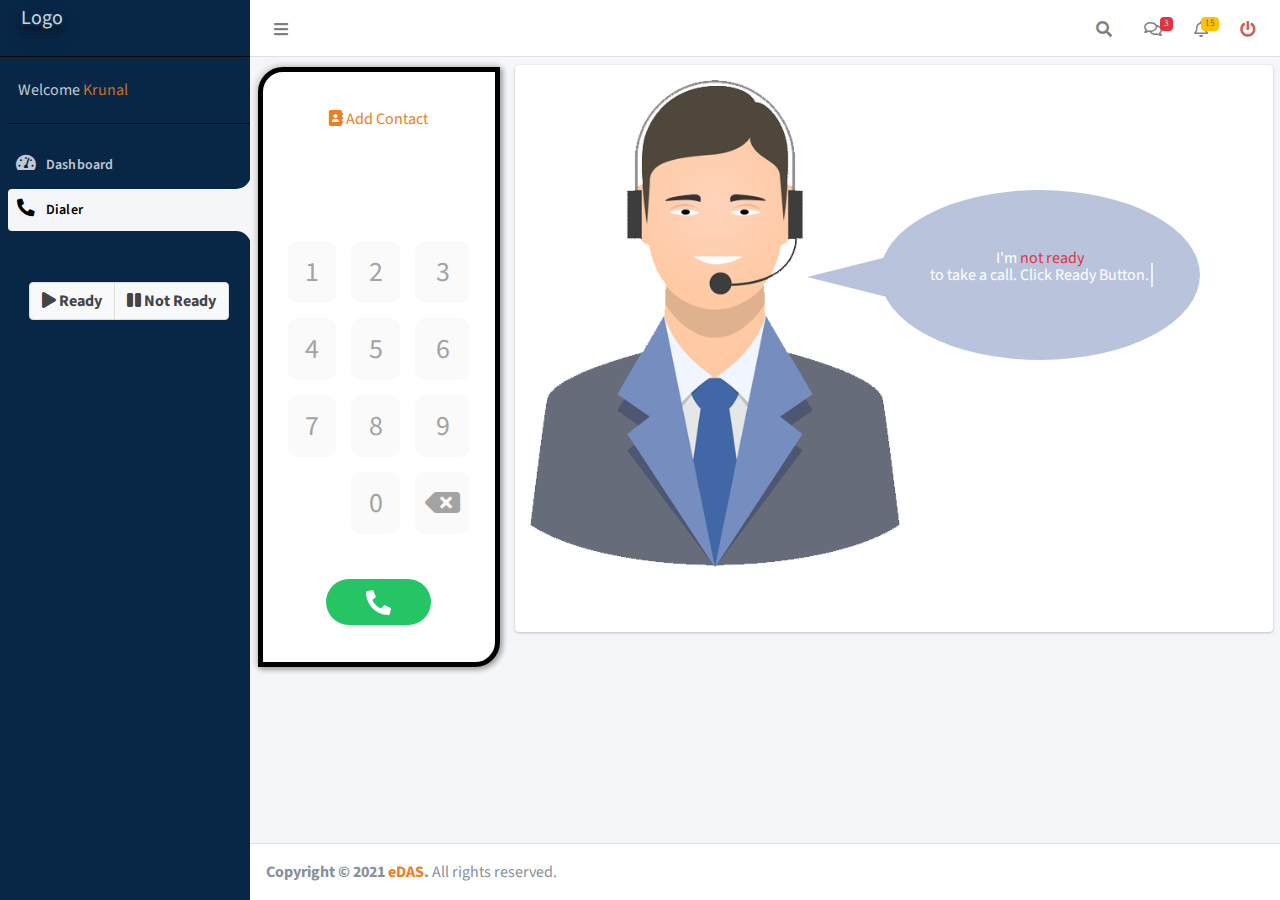
==== commit 7dd7d7cd: "changes" ====
--- a/index.html
+++ b/index.html
@@ -18,6 +18,7 @@
   <link rel="stylesheet" href="plugins/datatables-responsive/css/responsive.bootstrap4.min.css">
   <link rel="stylesheet" href="plugins/datatables-select/css/select.bootstrap4.min.css">
   <link rel="stylesheet" href="plugins/datatables-buttons/css/buttons.bootstrap4.min.css">
+  <link rel="stylesheet" href="plugins/icheck-bootstrap/icheck-bootstrap.min.css">
   <!-- Tempusdominus Bootstrap 4 -->
   <link rel="stylesheet" href="plugins/tempusdominus-bootstrap-4/css/tempusdominus-bootstrap-4.min.css">
   <!-- Select2 -->
@@ -217,13 +218,12 @@
         <!-- check user selected campaign -->
         <div class="text-center mt-5">
           <div class="btn-group btn-group-toggle" data-toggle="buttons">
-            <label class="btn btn-default active">
-              <input type="radio" class="vaani_action" name="options" id="readybtn" autocomplete="off" value="ready"
-                onclick="agent_activity_update(this)"><i class="fas fa-play"></i> Ready
+            <label id="readyCall" class="btn btn-default active">
+              <input type="radio" name="options" autocomplete="off" value="ready"
+               ><i class="fas fa-play"></i> Ready
             </label>
-            <label class="btn btn-default">
-              <input type="radio" class="vaani_action" name="options" id="pasueBtn" autocomplete="off" value="pause"
-                onclick="agent_activity_update(this)"><i class="fas fa-pause"></i> Pause
+            <label id="notReadyCall" class="btn btn-default">
+              <input type="radio" name="options" autocomplete="off" value="not ready"><i class="fas fa-pause"></i> Not Ready
             </label>
           </div>
         </div>
@@ -246,16 +246,20 @@
               For on connenting or connected use class = "call-connent"
             -->
             <div class="sip-phone dialer-box">
+              <!-- **********************
+                After call connected displaying connection view on other screen.
+              -->
+              <div class="clearfix connected-client-box">
+                <div class=" float-left">
+                  <i class="fas fa-arrow-left"></i> <span class="dialed-number"></span> <!-- 1234567890 -->
+                </div>
+                <div class="connection-time float-right">
+                    <!-- Connected <span id="minute-box">00</span>: <span id="second-box">00</span>  -->
+                </div>
+              </div>
+              
               <!-- keypad  -->
               <div class="keypad-content">
-                <div class="clearfix connected-client-box">
-                  <div class="dialed-number float-left">
-                    <!-- 1234567890 -->
-                  </div>
-                  <div class="connection-time float-right">
-                      <!-- Connected <span id="minute-box">00</span>: <span id="second-box">00</span>  -->
-                  </div>
-                </div>
                 <div class="sip-phone-content">
                   <div class="add-contact">
                     <a href="#" onclick="addContact()"><i class="fas fa-address-book"></i> Add Contact</a>
@@ -412,6 +416,44 @@
                   </div>
                 </div>
               </div>
+
+              <!-- Add Contact Box  -->
+              <div class="not-ready-reason-container" style="display:none;">
+                <div class="header-list">
+                  <h4>Break Reason</h4>
+                </div>
+                <div class="sip-phone-content">
+                  <div class="not-ready-reason-list">
+                    <div class="form-group clearfix">
+                      <div class="icheck-primary d-inline">
+                        <input type="radio" id="breakRadio1" name="r1">
+                        <label for="breakRadio1"> Bio Break</label>
+                      </div>
+                    </div>
+  
+                    <div class="form-group clearfix">
+                      <div class="icheck-primary d-inline">
+                        <input type="radio" id="breakRadio2" name="r1">
+                        <label for="breakRadio2"> Lunch Break</label>
+                      </div>
+                    </div>
+  
+                    <div class="form-group clearfix">
+                      <div class="icheck-primary d-inline">
+                        <input type="radio" id="breakRadio3" name="r1">
+                        <label for="breakRadio3"> Tea Break</label>
+                      </div>
+                    </div>
+  
+                    <div class="form-group clearfix">
+                      <div class="icheck-primary d-inline">
+                        <input type="radio" id="breakRadio4" name="r1">
+                        <label for="breakRadio4"> Training</label>
+                      </div>
+                    </div>
+                  </div>
+                </div>
+              </div>
             </div>
           </div>
 
@@ -423,7 +465,7 @@
                 <div class="agent-box">
                   <img src="assets/img/agent-male.gif" alt="agent">
                   <div class="agent-text">
-                    <p class="line-1 anim-typewriter">I'm ready to take a call</p>
+                    <p id="call-action-btn" class="mt-3">I'm <span class="text-danger">not ready</span> <span class="line-1 anim-typewriter">  to take a call. Click Ready Button.</span></p>
                   </div>
                 </div>
               </div>
@@ -524,7 +566,6 @@
 
     </div>
     <!-- /.content-wrapper -->
-
 
     <!-- Main Footer -->
     <footer class="main-footer">
@@ -537,7 +578,7 @@
   </div>
   <!-- ./wrapper -->
 
-
+<!-- , lunch, tea break, training. -->
   <!-- REQUIRED SCRIPTS -->
 
   <!-- jQuery -->
@@ -549,147 +590,7 @@
 
   <!-- agent crm purposes -->
   <script src="assets/js/agent_script.js"></script>
-
-  <script>
-    $("#dialerInput").keypress(function (e) {
-      // alert("Hi");
-      var charCode = (e.which) ? e.which : event.keyCode    
-      if (String.fromCharCode(charCode).match(/[^0-9]/g))    
-      return false;
-    });
-  
-    $(".number").click(function (event) {
-      let text = $(this).text();
-      var val = $('#dialerInput').val();
-      if (val.length < 10) {
-        $("#dialerInput").val(val+text).focus();
-      }
-    });
-  
-    function phoneValidation() {
-      var val = $('#dialerInput').val();
-      if (val.length < 10) {
-        notification("#msg", "Please enter valid number", "alert-danger");
-      }else{
-        notification("#msg", "Connenting...", "alert-warning");
-        $(".keypad-content, #agentDailerImgBox").hide();
-        $(".call-connection").show();
-        $(".sip-phone").removeClass("dialer-box");
-        $(".sip-phone").addClass("call-connent buzzing");
-        $(".dialed-number").html(val);
-        $("#crmFrom").slideDown();
-        $("#dialerInput").val("");
-  
-        setTimeout(function(){
-          $(".connection-time").html('Connected <span id="minute-box">00</span>: <span id="second-box">00</span>');
-          $('.sip-phone').removeClass("buzzing");
-          $('.sip-phone-action-btns-container').removeClass("disabled");
-          notification("#msg", "Call connected", "alert-success");
-        }, 5000);
-      } 
-    }
-  
-    $("#dialerInput").keypress(function(event){
-      var keycode = (event.keyCode ? event.keyCode : event.which);
-      if(keycode == '13'){ 
-        phoneValidation();  
-      }
-    });
-  
-    function callDialedNumber() {
-      phoneValidation(); 
-    }
-  
-    $(".remove-btn").click(function () {
-      var val = $('#dialerInput').val();
-      var tmp= val.slice(0,-1);
-      $("#dialerInput").val(tmp).focus();
-    });
-  
-    // Timer 
-    let counter = 0;
-    let seconds = "00";
-    let minutes = "00";
-    const getTimerMinutes = (counter) => {
-      let minuteCounter = Math.floor(counter / 60);
-      return minuteCounter < 10 ? `0${minuteCounter}` : `${minuteCounter}`;
-    };
-  
-    const getTimerSeconds = (counter) => {
-      let secondCounter = counter % 60;
-      $(".second-box").html()
-      document.getElementById("second-box").innerHtml =
-        secondCounter < 10 ? `0${secondCounter}` : `${secondCounter}`;
-      return secondCounter < 10 ? `0${secondCounter}` : `${secondCounter}`;
-    };
-    const setCount = () => {
-      console.log("here");
-      seconds = getTimerSeconds(counter);
-      minutes = getTimerMinutes(counter);
-  
-      document.getElementById("minute-box").innerHtml = seconds;
-      counter = counter + 1;
-    };
-  
-    var intervalId = window.setInterval(function () {
-      seconds = getTimerSeconds(counter);
-      minutes = getTimerMinutes(counter);
-      document.getElementById("minute-box").innerHTML = minutes;
-      document.getElementById("second-box").innerHTML = seconds;
-      counter = counter + 1;
-    }, 1000);
-  
-
-  function addContact(){
-    $(".keypad-content").hide();
-    $(".add-contact-box").show();
-  }
-  $("#keypadBtn").click(function(){
-    $(".keypad-content").show();
-    $(".add-contact-box").hide();
-  });
-  $("#keypadConntectBtn").click(function(){
-    $(".keypad-content").show();
-    $(".call-connection").hide();
-    $(".sip-phone").addClass("dialer-box");
-    $(".sip-phone").removeClass("call-connent");
-    $(".connected-client-box").show();
-    $('#dialerInput').focus();
-  });
-  $(".connected-client-box").click(function(){
-    $(".keypad-content").hide();
-    $(".call-connection").show();
-    $(".sip-phone").removeClass("dialer-box");
-    $(".sip-phone").addClass("call-connent");
-    $(".connected-client-box").hide();
-  });
-
-  $(".sip-phoneBtn").click(function(){
-    $(this).toggleClass("active");
-    var text = $(this).parent().find(".sip-phone-text");
-    if(text.text() === "Mute"){
-      text.text("Unmute");
-    }
-    else if(text.text() === "Unmute"){
-      text.text("Mute");
-    }
-
-    if(text.text() === "Hold"){
-      text.text("Unhold");
-    }
-    else if(text.text() === "Unhold"){
-      text.text("Hold");
-    }
-
-    if(text.text() === "Consult"){
-      text.text("End Consult");
-    }
-    else if(text.text() === "End Consult"){
-      text.text("Consult");
-    }
-  });
-  
-  </script>
+  <script src="assets/js/dialer.js"></script>
 </body>
 
 </html>--- a/assets/css/style.css
+++ b/assets/css/style.css
@@ -19,6 +19,8 @@
 .btn-outline-primary:hover, .btn-outline-primary:focus{background-color: #d06d1a; border-color: #ea7f24;}
 .form-group{position: relative;margin-bottom: 25px;}
 .invalid-feedback{position: absolute; bottom: -18px;}
+
+.font-lg{font-size: 24px !important;}
 
 .sidebar{padding-right: 0; padding-bottom: 20px;}
 .sidebar-mini.sidebar-collapse .brand-link .brand-image{display: none;}
@@ -90,7 +92,6 @@
 .disabled{opacity: .5;}
 .checkBox{margin-bottom: 40px;}
 .form-label{position: absolute;top: 7px;margin: auto;padding: 0px;left: 14px;color: #7e7e7e;background: #ffffff;font-weight: 400!important;z-index: 0;transition: all ease .4s; pointer-events: none;}
-.form-group{margin-bottom: 40px;}
 .form-control{transition: all ease .4s; border-radius: 0;height: calc(2.25rem + 5px);border: 1px solid #dee6ee;}
 .form-control:focus{box-shadow: 2px 2px 2px 0px #b1d4fa;}
 .form-control:focus ~ .form-label, .form-control:valid ~ .form-label{top: -14px;left: 5px;font-size: 12px;color: #000;font-weight: 700!important;padding: 3px 5px;}
--- a/assets/css/agent-pannel.css
+++ b/assets/css/agent-pannel.css
@@ -328,18 +328,10 @@
 .dark-mode .filter label{color:#fff}
 
 /* SIP Phone  */
-.sip-phone{box-shadow: 2px 2px 5px 1px #a4a4a4, -2px -2px 5px 1px #dadada;margin-top: 10px;border-radius: 25px;margin-bottom: 20px;border: 5px solid #000;height: 600px;}
+.sip-phone{box-shadow: 2px 2px 5px 1px #a4a4a4, -2px -2px 5px 1px #dadada;margin-top: 10px; border-top-left-radius: 25px; border-bottom-right-radius: 25px; margin-bottom: 20px; border: 5px solid #000;height: 600px;}
 .sip-phone.dialer-box{background-color: #FFF; overflow: hidden;}
 .sip-phone.call-connent{background:linear-gradient(#EA7F24 0%, #082747 100%);}
-/* .keypad-content{} */
-.add-contact{text-align: center;margin: 20px 0;}
-.dialed-number{text-align: center;color: #FFF;font-size: 32px;letter-spacing: 3px;margin-top: 20px;padding: 0;line-height: 1;}
-.connection-time{text-align: center; color: #FFF;}
-.keypad-content{text-align: center;}
-.keypad-content .dialed-number{margin-top: 0;font-size: 18px;letter-spacing: inherit;}
-.keypad-content .connection-time{font-size: 14px;}
-.keypad-content .call-icon{text-align: center;background: #25C565;border-radius: 30px;color: #FFF;padding: 10px 40px;display: inline-block; cursor: pointer;}
-.keypad-content .call-icon svg{width: 25px;height: 25px;}
+
 .sip-phone-action-btns-container{text-align: center;font-size: 14px;color: #FFF; margin: 80px 0;}
 .sip-phone-action-btns-box{background-color: rgba(40, 65, 92, 0.30);padding: 14px 5px;color: #EA7F24;border-radius: 20px 20px 0;font-size: 34px;display: block;transition: all ease .4s;position: relative;}
 .sip-phone-action-btns-box:hover{background-color: #FFF;}
@@ -348,16 +340,32 @@
 .sip-phone-action-btns-box.active::before{content: '';height: 58px;width: 5px;background: #FFF;margin: auto;position: absolute;top: 0;transform: rotate(130deg);left: 0;bottom: 0;transition: all ease .4s;right: 0;}
 .sip-phone-action-btns-box.active:hover::before{background: #EA7F24;}
 
+.sip-phone .header-list{padding: 10px 15px;border-bottom: 1px solid #eaeaea;background: #FFF;box-shadow: 0 0 7px #d6d6d6;}
+.sip-phone .header-list h4{margin: 0;}
+
+/* .keypad-content{} */
+.add-contact{text-align: center;margin: 20px 0;}
+.dialed-number{text-align: center;color: #FFF;font-size: 32px;letter-spacing: 3px;margin-top: 20px;padding: 0;line-height: 1;}
+.connection-time{text-align: center; color: #FFF;}
+.keypad-content{text-align: center;}
+.keypad-content .call-icon{text-align: center;background: #25C565;border-radius: 30px;color: #FFF;padding: 10px 40px;display: inline-block; cursor: pointer;}
+.keypad-content .call-icon svg{width: 25px;height: 25px;}
+
+.connected-client-box{background-color: #0ba26a;padding: 5px;display: none;cursor: pointer;color: #FFF;}
+.connected-client-box .dialed-number{margin-top: 0;font-size: 18px;letter-spacing: inherit;margin-left: 5px;}
+.connected-client-box .connection-time{font-size: 14px;}
+
 .call-connection{text-align: center;margin: 60px 0 15px;}
 .call-connection .call-icon{text-align: center;background: #C52525;border-radius: 30px;color: #FFF;padding: 12px 45px;display: inline-block; cursor: pointer;}
 .call-connection .call-icon:hover{background: #d06d1a; color: #FFF;}
 .call-connection .call-icon svg{width: 25px;height: 25px;}
 
-.connected-client-box{background-color: #0ba26a;padding: 5px; display: none; cursor: pointer;}
 .sip-phone-content{padding: 15px;}
 
+.not-ready-reason-list .form-group{border-bottom: 1px solid #f2f2f2;  padding-bottom: 15px;}
+
 @media (max-width:768px) {
-  .sip-phone.dialer-box{margin-left: 15px; margin-right: 15px;}
+  .sip-phone{margin-left: 15px; margin-right: 15px;}
   .agent-box img{width: 100%;}
 }
 
@@ -462,7 +470,7 @@
 }
 .btn-group>.btn.active{background-color: #ea7f24; color: #FFF;}
 
-.line-1{position: absolute;top: 50%;right: 0;left: 0;margin: auto;width: 226px;margin: auto;border-right: 2px solid rgba(255,255,255,.75);font-size: 24px;text-align: center;white-space: nowrap;overflow: hidden;transform: translateY(-50%);}
+.line-1{position: absolute;top: 50%;right: 0;left: 0;margin: auto;width: 226px;margin: auto;border-right: 2px solid rgba(255,255,255,.75);font-size: 16px; text-align: center; white-space: nowrap; overflow: hidden; transform: translateY(-50%);}
 
 /* Animation */
 .anim-typewriter{
@@ -479,15 +487,15 @@
 to{border-right-color: transparent;}
 }
 .agent-box{padding: 15px;}
-.agent-text{background: #768dbf;padding: 40px 0;border-radius: 100%;height: 170px;text-align: center;color: #FFF;margin: auto;position: relative;}
+.agent-text{background: #b9c4dc;padding: 40px 0;border-radius: 100%;height: 170px;text-align: center;color: #FFF;margin: auto;position: relative;}
 @media (max-width:1024px) {
   .agent-text{margin-top: 50px;}
-  .agent-text::before{content: '';border-bottom: 50px solid #768dbf;border-right: 30px solid transparent;border-left: 30px solid transparent;position: absolute;left: 0;top: -36px;right: 0;width: 50px;margin: auto;}
+  .agent-text::before{content: '';border-bottom: 50px solid #b9c4dc;border-right: 30px solid transparent;border-left: 30px solid transparent;position: absolute;left: 0;top: -36px;right: 0;width: 50px;margin: auto;}
   .agent-box img{width: 100%;}
 }
 @media (min-width:1025px) {
   .agent-text{top: 110px;left: -20px; float: left;width: 320px;}
-  .agent-text::before{content: '';border-bottom: 20px solid transparent;border-right: 80px solid #768dbf;border-top: 20px solid transparent;position: absolute;left: -73px;top: 67px;}
+  .agent-text::before{content: '';border-bottom: 20px solid transparent;border-right: 80px solid #b9c4dc;border-top: 20px solid transparent;position: absolute;left: -73px;top: 67px;}
   .agent-box img{width: 370px;float: left;margin-bottom: 50px;}
 }
 @media (min-width:1366px) {
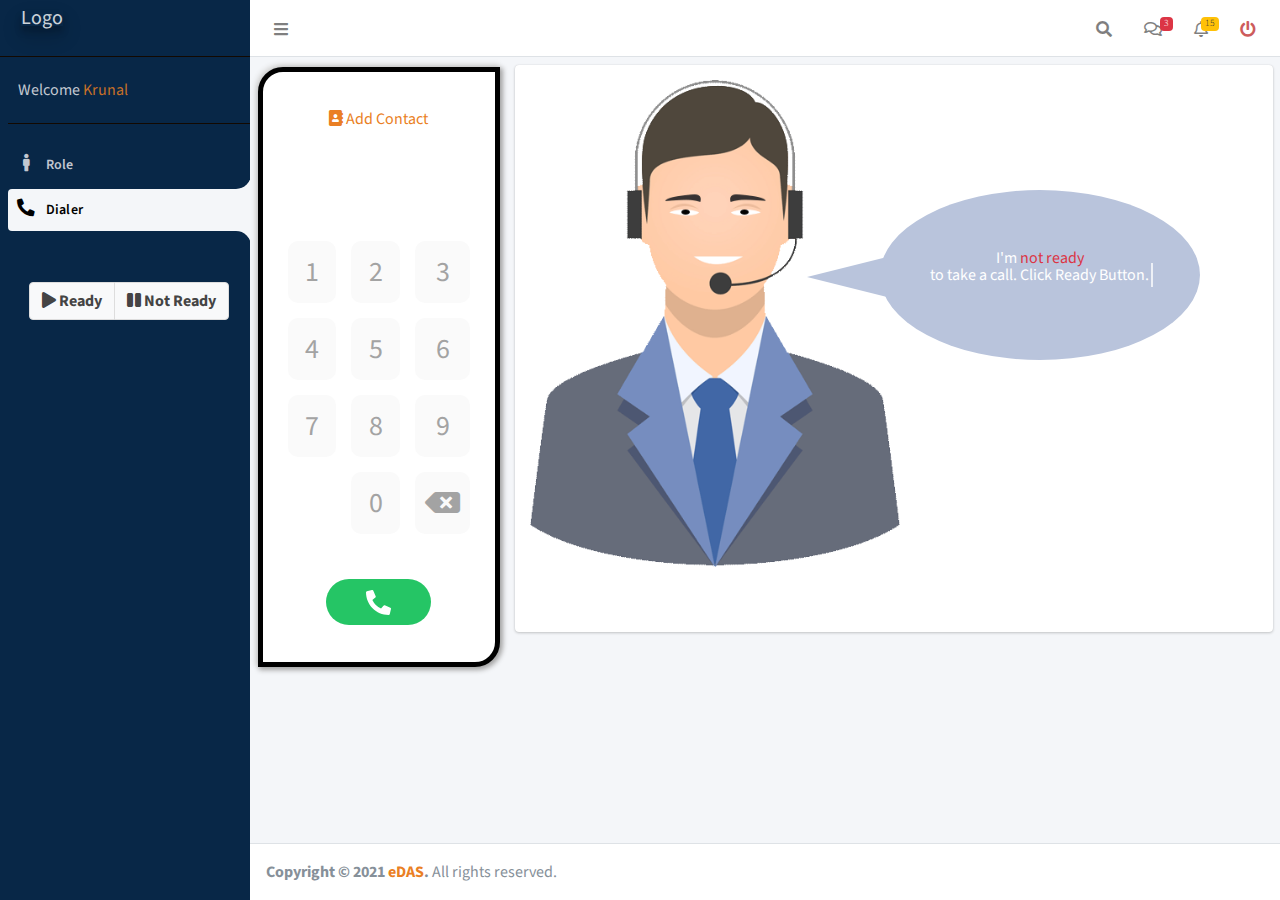
==== commit 1689f5a3: "changes" ====
--- a/index.html
+++ b/index.html
@@ -198,15 +198,15 @@
         <nav class="mt-2">
           <ul class="nav nav-pills nav-sidebar flex-column" data-widget="treeview" role="menu" data-accordion="false">
             <li class="nav-item">
-              <a href="#" class="nav-link">
-                <i class="nav-icon fas fa-tachometer-alt"></i>
+              <a href="role.html" class="nav-link">
+                <i class="nav-icon fas fa-male"></i>
                 <p>
-                  Dashboard
+                  Role
                 </p>
               </a>
             </li>
             <li class="nav-item">
-              <a href="#" class="nav-link active">
+              <a href="javascript:void(0)" class="nav-link active">
                 <i class="nav-icon fas fa-phone-alt"></i>
                 <p>
                   Dialer
@@ -417,7 +417,7 @@
                 </div>
               </div>
 
-              <!-- Add Contact Box  -->
+              <!-- Not Ready Box  -->
               <div class="not-ready-reason-container" style="display:none;">
                 <div class="header-list">
                   <h4>Break Reason</h4>
--- a/assets/css/style.css
+++ b/assets/css/style.css
@@ -132,118 +132,44 @@
   /* Ã¢â‚¬â€Ã¢â‚¬â€Ã¢â‚¬â€Ã¢â‚¬â€Ã¢â‚¬â€Ã¢â‚¬â€Ã¢â‚¬â€Ã¢â‚¬â€Ã¢â‚¬â€Ã¢â‚¬â€Ã¢â‚¬â€Ã¢â‚¬â€Ã¢â‚¬â€Ã¢â‚¬â€Ã¢â‚¬â€Ã¢â‚¬â€Ã¢â‚¬â€Ã¢â‚¬â€Ã¢â‚¬â€Ã¢â‚¬â€Ã¢â‚¬â€œ
 	Tree core styles
   */
-  .tree { margin: 1em; }
-  
-  .tree input {
-	position: absolute;
-	clip: rect(0, 0, 0, 0);
-	}
-  
-  .tree input ~ ul { display: none; }
-  
-  .tree input:checked ~ ul { display: block; }
+.tree { margin: 1em; }
+.tree input {position: absolute; clip: rect(0, 0, 0, 0);}
+.tree input ~ ul { display: none; }
+.tree input:checked ~ ul { display: block; }
   
   /* Ã¢â‚¬â€Ã¢â‚¬â€Ã¢â‚¬â€Ã¢â‚¬â€Ã¢â‚¬â€Ã¢â‚¬â€Ã¢â‚¬â€Ã¢â‚¬â€Ã¢â‚¬â€Ã¢â‚¬â€Ã¢â‚¬â€Ã¢â‚¬â€Ã¢â‚¬â€Ã¢â‚¬â€Ã¢â‚¬â€Ã¢â‚¬â€Ã¢â‚¬â€Ã¢â‚¬â€Ã¢â‚¬â€Ã¢â‚¬â€Ã¢â‚¬â€œ
 	Tree rows
   */
-  .tree li {
-	line-height: 1.2;
-	position: relative;
-	padding: 0 0 1em 2.5em;
-	}
-  
-  .tree ul li {padding: 1em 0 0 31px;}
-  
-  .tree > li:last-child { padding-bottom: 0; }
+.tree li {line-height: 1.2; position: relative; padding: 0 0 1em 2.5em;}
+.tree ul li {padding: 1em 0 0 31px;}
+.tree > li:last-child {padding-bottom: 0;}
   
   /* Ã¢â‚¬â€Ã¢â‚¬â€Ã¢â‚¬â€Ã¢â‚¬â€Ã¢â‚¬â€Ã¢â‚¬â€Ã¢â‚¬â€Ã¢â‚¬â€Ã¢â‚¬â€Ã¢â‚¬â€Ã¢â‚¬â€Ã¢â‚¬â€Ã¢â‚¬â€Ã¢â‚¬â€Ã¢â‚¬â€Ã¢â‚¬â€Ã¢â‚¬â€Ã¢â‚¬â€Ã¢â‚¬â€Ã¢â‚¬â€Ã¢â‚¬â€œ
 	Tree labels
   */
-  .tree_label {
-	position: relative;
-	display: inline-block;
-	background: #fff;
-	}
-  
-  label.tree_label {cursor: pointer;margin: 0;}
-  .tree .form-check-input{clip: inherit;}
-  
-  label.tree_label:hover { color: #666; }
+.tree_label {position: relative; display: inline-block; background: #fff;}
+label.tree_label {cursor: pointer;margin: 0;}
+.tree .form-check-input{clip: inherit;}
+label.tree_label:hover { color: #666; }
   
   /* Ã¢â‚¬â€Ã¢â‚¬â€Ã¢â‚¬â€Ã¢â‚¬â€Ã¢â‚¬â€Ã¢â‚¬â€Ã¢â‚¬â€Ã¢â‚¬â€Ã¢â‚¬â€Ã¢â‚¬â€Ã¢â‚¬â€Ã¢â‚¬â€Ã¢â‚¬â€Ã¢â‚¬â€Ã¢â‚¬â€Ã¢â‚¬â€Ã¢â‚¬â€Ã¢â‚¬â€Ã¢â‚¬â€Ã¢â‚¬â€Ã¢â‚¬â€œ
 	Tree expanded icon
   */
-  label.tree_label:before {
-	background: #000;
-	color: #fff;
-	position: relative;
-	z-index: 1;
-	float: left;
-	margin: 0 1em 0 -4em;
-	width: 1.4em;
-	height: 1.4em;
-	border-radius: 1em;
-	content: '+';
-	text-align: center;
-	line-height: 1.25em;
-	}
-  
-  :checked ~ label.tree_label:before { content: '-'; }
+label.tree_label:before {background: #000; color: #fff; position: relative; z-index: 1; float: left; margin: 0 1em 0 -4em; width: 1.4em; height: 1.4em; border-radius: 1em; content: '+'; text-align: center; line-height: 1.25em;}
+:checked ~ label.tree_label:before {content: '-';}
   
   /* Ã¢â‚¬â€Ã¢â‚¬â€Ã¢â‚¬â€Ã¢â‚¬â€Ã¢â‚¬â€Ã¢â‚¬â€Ã¢â‚¬â€Ã¢â‚¬â€Ã¢â‚¬â€Ã¢â‚¬â€Ã¢â‚¬â€Ã¢â‚¬â€Ã¢â‚¬â€Ã¢â‚¬â€Ã¢â‚¬â€Ã¢â‚¬â€Ã¢â‚¬â€Ã¢â‚¬â€Ã¢â‚¬â€Ã¢â‚¬â€Ã¢â‚¬â€œ
 	Tree branches
   */
-  .tree li:before {
-	position: absolute;
-	top: 0;
-	bottom: 0;
-	left: -12px;
-	display: block;
-	width: 0;
-	border-left: 2px solid #777;
-	content: "";
-	}
-	.tree li li:before{left: -22px;}
-  
-  .tree_label:after {
-	position: absolute;
-	top: 0;
-	left: -53px;
-	display: block;
-	height: 0.5em;
-	width: 32.5px;
-	border-bottom: 2px solid #777;
-	border-left: 2px solid #777;
-	border-radius: 0 0 0 .3em;
-	content: '';
-	}
-  
-  label.tree_label:after { border-bottom: 0; }
-  
-  :checked ~ label.tree_label:after {
-	border-radius: 0 .3em 0 0;
-	border-top: 2px solid #777;
-	border-right: 2px solid #777;
-	border-bottom: 0;
-	border-left: 0;
-	bottom: 0;
-	top: 10px;
-	height: auto;
-	}
-  
-  .tree li:last-child:before {
-	height: 1em;
-	bottom: auto;
-	}
-  
-  .tree > li:last-child:before { display: none; }
-  
-  .tree_custom {
-	display: block;
-	background: #eee;
-	padding: 1em;
-	border-radius: 0.3em;
-  }
+.tree li:before {position: absolute; top: 0; bottom: 0; left: -12px; display: block; width: 0; border-left: 2px solid #777; content: "";}
+.tree li li:before{left: -22px;}
+.tree_label:after {position: absolute; top: 0; left: -53px; display: block; height: 0.5em; width: 32.5px; border-bottom: 2px solid #777;
+border-left: 2px solid #777; border-radius: 0 0 0 .3em; content: '';}
+label.tree_label:after { border-bottom: 0; }
+:checked ~ label.tree_label:after {border-radius: 0 .3em 0 0; border-top: 2px solid #777; border-right: 2px solid #777; border-bottom: 0; border-left: 0; bottom: 0; top: 10px; height: auto;}
+.tree li:last-child:before {height: 1em; bottom: auto;}
+.tree > li:last-child:before {display: none;}
+.tree_custom {display: block; background: #eee; padding: 1em; border-radius: 0.3em;}
 
 .form-check{padding-left:0; padding-right: 15px;}
 .form-check-input { position: absolute; margin-top: 6px; margin-left: 12px;}
--- a/assets/css/agent-pannel.css
+++ b/assets/css/agent-pannel.css
@@ -17,7 +17,6 @@
 .dialer-wrap.active .open-dialer svg{transform: rotate(140deg);}
 
 .right-panel .header{display: flex; padding: 10px; justify-content: flex-end; font-size: 13px; position: sticky; top: 0; left: 0; width: 100%; background: #00092b; z-index: 1;align-items: center;}
-
 
 /* Dark Mode Switch */
 .dark-mode-toggle{display: flex; align-items: center; margin-left: 10px;}
@@ -90,20 +89,20 @@
 
 /*! Media Queries */
 @media(max-width: 1200px){
-    .display-panel .left-panel{width: 180px;}
-    .display-panel .right-panel{width: calc(100% - 180px);}
-
-    .call-summary .chart{padding: 0 15px;}
-    .chart .summary{font-size: 14px;}
-    .chart .time-title{width: 100px;}    
+  .display-panel .left-panel{width: 180px;}
+  .display-panel .right-panel{width: calc(100% - 180px);}
+
+  .call-summary .chart{padding: 0 15px;}
+  .chart .summary{font-size: 14px;}
+  .chart .time-title{width: 100px;}    
 }
 @media(max-width: 1024px){
-    .right-panel .header{font-size: 11px;}
-    
-    .analytics-row .heading{font-size: 15px;}
-
-    .login-stats-wrap .content{font-size: 30px; margin-bottom: 0;}
-    .login-stats-wrap .heading{font-size: 12px;}
+  .right-panel .header{font-size: 11px;}
+  
+  .analytics-row .heading{font-size: 15px;}
+
+  .login-stats-wrap .content{font-size: 30px; margin-bottom: 0;}
+  .login-stats-wrap .heading{font-size: 12px;}
 }
 
 .dropdown-menu{position:absolute;top:100%;right:15px;z-index:1000;display:none;width:200px;float:left;min-width:160px;padding:5px 0;margin:2px 0 0;font-size:14px;text-align:left;list-style:none;background-color:#1f2940;-webkit-background-clip:padding-box;background-clip:padding-box;border:1px solid rgba(0,0,0,.15);border-radius:15px;-webkit-box-shadow:0 6px 12px rgb(0 0 0 / 18%);box-shadow:0 6px 12px rgb(0 0 0 / 18%)}
@@ -140,46 +139,13 @@
   	height:63px;
 } */
 
-.list {
-    position:absolute;
-    left:0px;
-    top:0px;
-  	min-width:3000px;
-  	margin-left:0;
-    margin-top:0px;
-}
-
-.list li{
-	display:table-cell;
-    position:relative;
-    text-align:center;
-    cursor:grab;
-    cursor:-webkit-grab;
-    vertical-align:middle;
-}
-
-.scroller {
-  text-align:center;
-  cursor:pointer;
-  display:none;
-  padding:7px;
-  padding-top:11px;
-  white-space:no-wrap;
-  vertical-align:middle;
-  background-color:#fff;
-  margin-top: 23px;
-}
+.list {position:absolute; left:0px; top:0px; min-width:3000px; margin-left:0; margin-top:0px;}
+.list li{display:table-cell; position:relative; text-align:center; cursor:grab; cursor:-webkit-grab; vertical-align:middle;}
+
+.scroller {text-align:center; cursor:pointer; display:none; padding:7px; padding-top:11px; white-space:no-wrap; vertical-align:middle; background-color:#fff; margin-top: 23px;}
 .dark-mode .scroller{background-color: #1f2940;}
-.scroller-right{
-  float:right;
-}
-
-.scroller-left {
-  float:left;
-}
-@media (max-width: 768px) {
-    
-}
+.scroller-right{float:right;}
+.scroller-left {float:left;}
 .dark-mode .tab-content{background: #1f2940;}
 .dark-mode .table-striped>tbody>tr:nth-of-type(odd) { background: #222741;}
 .dark-mode .table-striped>tbody>tr:nth-of-type(even) { background: #262b47;}
@@ -190,41 +156,41 @@
 .dark-mode .nav-tabs>li.active>a, .dark-mode .nav-tabs>li.active>a:focus, .dark-mode .nav-tabs>li.active>a:hover{background-color: #1f2940; border: 1px solid #3b4358; color: #FFF; border-bottom-color: transparent;}
 .dark-mode .nav>li>a:focus, .dark-mode .nav>li>a:hover{    background-color: #1e273d; border: 1px solid #2f3c5c; color: #FFF;}
 @media only screen and (max-width: 900px){
-    .chart .summary{padding: 15px 0;}
-    .display-panel .left-panel{width: 120px;}
-    .display-panel .right-panel{width: calc(100% - 120px);}
-    .login-stats-wrap .stat-wrap{margin: 0 5px;}
-    .login-stats-wrap .stat-wrap-row{padding: 0 10px;}
-    .login-stats-wrap{margin-bottom: 15px;}
-    .dashboard-wrap{padding: 15px;}
-    .call-actions-wrap{padding: 5px;}
-    .left-panel .logo-wrap{padding: 50px 5px;}
-    .left-panel .logout-icon{width: 70px;}
-    .askme-bot{border-radius: 20px; padding: 8px;}
-    .dialer-wrap .open-dialer{bottom: 140px;}
-    .right-panel .header{align-items: center;}
-    .analytics-row .data-v{margin: 0 5px;}
-    .analytics-row{padding: 0 10px;}
-    .analytics-row .data-v.call-bar{display: none;}
+  .chart .summary{padding: 15px 0;}
+  .display-panel .left-panel{width: 120px;}
+  .display-panel .right-panel{width: calc(100% - 120px);}
+  .login-stats-wrap .stat-wrap{margin: 0 5px;}
+  .login-stats-wrap .stat-wrap-row{padding: 0 10px;}
+  .login-stats-wrap{margin-bottom: 15px;}
+  .dashboard-wrap{padding: 15px;}
+  .call-actions-wrap{padding: 5px;}
+  .left-panel .logo-wrap{padding: 50px 5px;}
+  .left-panel .logout-icon{width: 70px;}
+  .askme-bot{border-radius: 20px; padding: 8px;}
+  .dialer-wrap .open-dialer{bottom: 140px;}
+  .right-panel .header{align-items: center;}
+  .analytics-row .data-v{margin: 0 5px;}
+  .analytics-row{padding: 0 10px;}
+  .analytics-row .data-v.call-bar{display: none;}
 }
 
 /* Mobile View */
 @media only screen and (orientation: portrait) {
-    .analytics-row :is(.call-pie, .call-bar), .login-stats-wrap .stat-wrap:last-child{display: none;}
-    .chart .summary{padding: 15px 0;}
-    .display-panel .left-panel{width: 80px;}
-    .display-panel .right-panel{width: calc(100% - 80px);}
-    .login-stats-wrap .stat-wrap-row{display: grid;grid-template-columns: 50% 50%;margin: 0 -5px;padding: 0;}
-    .login-stats-wrap .stat-wrap{margin: 0 5px 10px;}
-    .login-stats-wrap{margin-bottom: 25px;}
-    .dashboard-wrap{padding: 15px;}
-    .call-actions-wrap{padding: 5px;}
-    .call-actions-wrap .call-action{width: 40px;}
-    .left-panel .logo-wrap{padding: 50px 5px;}
-    .left-panel .logout-icon{width: 70px;}
-    .askme-bot{border-radius: 20px; padding: 8px;}
-    .dialer-wrap .open-dialer{bottom: 140px;}
-    .right-panel .header{align-items: center;}
+  .analytics-row :is(.call-pie, .call-bar), .login-stats-wrap .stat-wrap:last-child{display: none;}
+  .chart .summary{padding: 15px 0;}
+  .display-panel .left-panel{width: 80px;}
+  .display-panel .right-panel{width: calc(100% - 80px);}
+  .login-stats-wrap .stat-wrap-row{display: grid;grid-template-columns: 50% 50%;margin: 0 -5px;padding: 0;}
+  .login-stats-wrap .stat-wrap{margin: 0 5px 10px;}
+  .login-stats-wrap{margin-bottom: 25px;}
+  .dashboard-wrap{padding: 15px;}
+  .call-actions-wrap{padding: 5px;}
+  .call-actions-wrap .call-action{width: 40px;}
+  .left-panel .logo-wrap{padding: 50px 5px;}
+  .left-panel .logout-icon{width: 70px;}
+  .askme-bot{border-radius: 20px; padding: 8px;}
+  .dialer-wrap .open-dialer{bottom: 140px;}
+  .right-panel .header{align-items: center;}
 }
 /* NI/INTR Panel */
 .percentage-box{align-items:center;justify-content:center;display:flex}
@@ -369,7 +335,7 @@
   .agent-box img{width: 100%;}
 }
 
-/* Wobble Top */
+/* Phone Vibrating */
 @-webkit-keyframes buzzing {
   10% {
     -webkit-transform: translateX(0.8px) rotate(0.2deg);
@@ -454,20 +420,7 @@
     transform: translateX(-0.5px) rotate(0);
   }
 }
-.buzzing {
-  vertical-align: middle;
-  -webkit-transform: perspective(1px) translateZ(0);
-  transform: perspective(1px) translateZ(0);
-  box-shadow: 0 0 1px rgba(0, 0, 0, 0);
-  -webkit-animation-name: buzzing;
-  animation-name: buzzing;
-  -webkit-animation-duration: 1s;
-  animation-duration: 1s;
-  -webkit-animation-timing-function: ease-in-out;
-  animation-timing-function: ease-in-out;
-  -webkit-animation-iteration-count: infinite;
-  animation-iteration-count: infinite;
-}
+.buzzing {vertical-align: middle; -webkit-transform: perspective(1px) translateZ(0); transform: perspective(1px) translateZ(0); box-shadow: 0 0 1px rgba(0, 0, 0, 0); -webkit-animation-name: buzzing; animation-name: buzzing; -webkit-animation-duration: 1s; animation-duration: 1s; -webkit-animation-timing-function: ease-in-out; animation-timing-function: ease-in-out; -webkit-animation-iteration-count: infinite; animation-iteration-count: infinite;}
 .btn-group>.btn.active{background-color: #ea7f24; color: #FFF;}
 
 .line-1{position: absolute;top: 50%;right: 0;left: 0;margin: auto;width: 226px;margin: auto;border-right: 2px solid rgba(255,255,255,.75);font-size: 16px; text-align: center; white-space: nowrap; overflow: hidden; transform: translateY(-50%);}
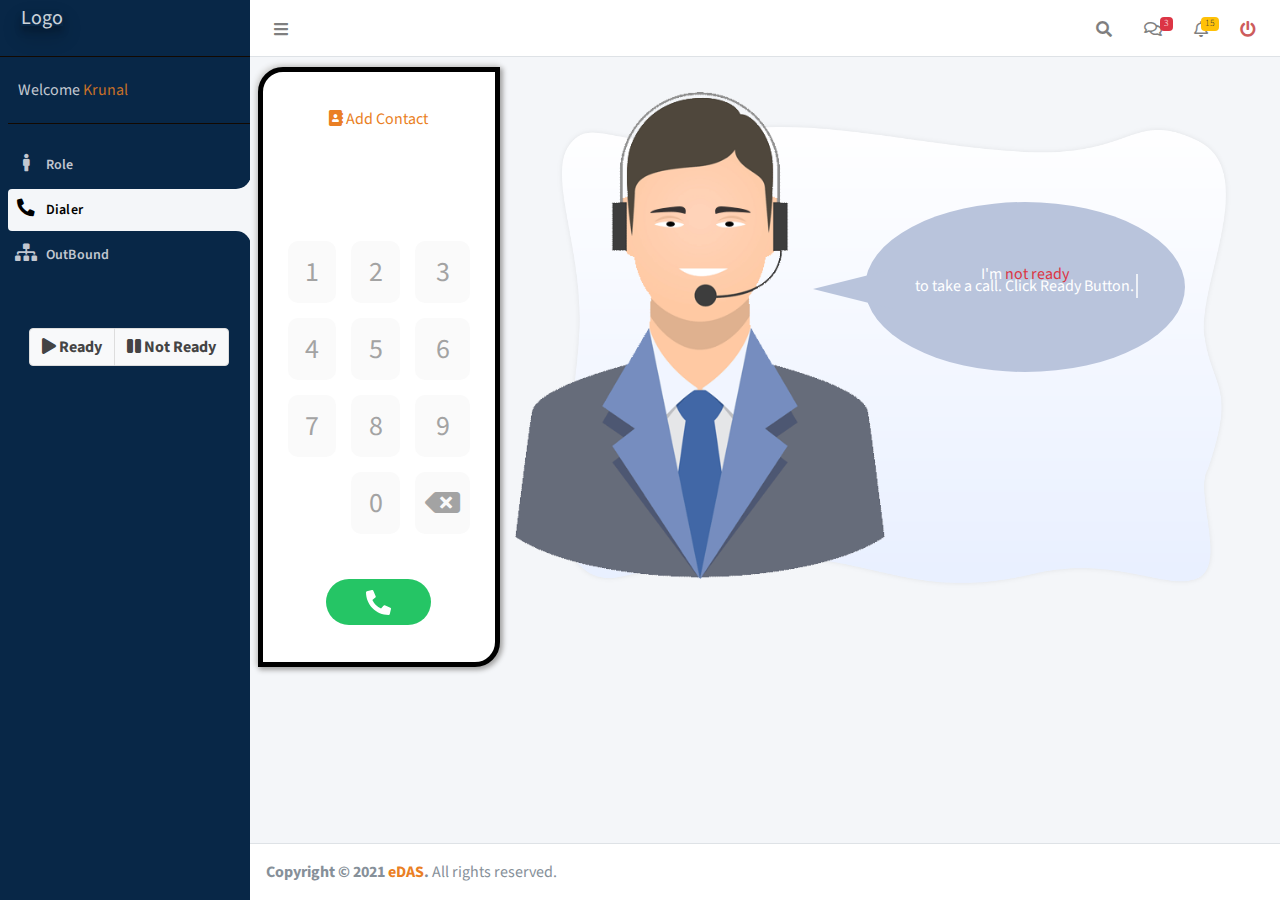
==== commit 87bb0f71: "changes" ====
--- a/index.html
+++ b/index.html
@@ -213,6 +213,14 @@
                 </p>
               </a>
             </li>
+            <li class="nav-item">
+              <a href="outbound.html" class="nav-link">
+                <i class="nav-icon fas fa-sitemap"></i>
+                <p>
+                  OutBound
+                </p>
+              </a>
+            </li>
           </ul>
         </nav>
         <!-- check user selected campaign -->
@@ -461,11 +469,11 @@
       
             <!-- image  -->
             <div id="agentDailerImgBox">
-              <div class="card mt-2">
+              <div>
                 <div class="agent-box">
                   <img src="assets/img/agent-male.gif" alt="agent">
                   <div class="agent-text">
-                    <p id="call-action-btn" class="mt-3">I'm <span class="text-danger">not ready</span> <span class="line-1 anim-typewriter">  to take a call. Click Ready Button.</span></p>
+                    <p id="call-action-btn">I'm <span class="text-danger">not ready</span> <span class="line-1 anim-typewriter">  to take a call. Click Ready Button.</span></p>
                   </div>
                 </div>
               </div>
--- a/assets/css/style.css
+++ b/assets/css/style.css
@@ -238,4 +238,27 @@
 @media(max-width: 767px){
 	h1{font-size: 20px;}
 	.content-wrapper>.content{padding: 0;}
+}
+
+.outb-m-content{color: #EA7F24;background: linear-gradient(155deg, #FECD85, #FFF 45%);border-radius: 15px;padding: 20px 15px; margin-left: 5px;cursor: pointer;transition: all ease .4s;}
+.outb-m-content.active, .outb-m-content:hover{background: linear-gradient(155deg, #FFF 45%, #FECD85);}
+.outb-m-content.active::before{content: '';border-top: 10px solid #FECD85;border-right: 10px solid transparent;border-left: 10px solid transparent;position: absolute;bottom: -10px;right: 30px;}
+.outb-m-content img{width: 100%;}
+.outb-m-data h5{font-weight: 600;margin: 0;}
+.outbound-list{background: #F5F5F5;margin-top: 15px;padding: 15px;}
+
+@media(max-width: 767px){
+	.outb-m-content{margin-bottom: 20px;}
+	.outb-m-data h5{font-size: 30px;font-size: 24px;}
+	.outb-m-data h4{margin-bottom: 30px;}
+	.outbound-list{position: fixed;top: 0;margin: 0;left: 0;bottom: 0;z-index: 1111; display: none;}
+	.outbound-list .close{position: fixed; z-index: 1;}
+}
+@media(min-width: 768px){
+	.outb-m-content{padding: 8px;}
+	.outb-m-data h4{font-size: 15px;height: 25px;}
+}
+@media(min-width: 1400px){
+	.outb-m-content{padding: 20px 15px;}
+	.outb-m-data h4{height: auto; font-size: 16px;}
 }--- a/assets/css/agent-pannel.css
+++ b/assets/css/agent-pannel.css
@@ -423,7 +423,7 @@
 .buzzing {vertical-align: middle; -webkit-transform: perspective(1px) translateZ(0); transform: perspective(1px) translateZ(0); box-shadow: 0 0 1px rgba(0, 0, 0, 0); -webkit-animation-name: buzzing; animation-name: buzzing; -webkit-animation-duration: 1s; animation-duration: 1s; -webkit-animation-timing-function: ease-in-out; animation-timing-function: ease-in-out; -webkit-animation-iteration-count: infinite; animation-iteration-count: infinite;}
 .btn-group>.btn.active{background-color: #ea7f24; color: #FFF;}
 
-.line-1{position: absolute;top: 50%;right: 0;left: 0;margin: auto;width: 226px;margin: auto;border-right: 2px solid rgba(255,255,255,.75);font-size: 16px; text-align: center; white-space: nowrap; overflow: hidden; transform: translateY(-50%);}
+.line-1{position: absolute;top: 100%;right: 0;left: 0;margin: auto;width: 226px;margin: auto;border-right: 2px solid rgba(255,255,255,.75);font-size: 16px;text-align: center;white-space: nowrap;overflow: hidden;transform: translateY(-50%);}
 
 /* Animation */
 .anim-typewriter{
@@ -439,20 +439,26 @@
 from{border-right-color: rgba(255, 255, 255, 0.75);}
 to{border-right-color: transparent;}
 }
-.agent-box{padding: 15px;}
-.agent-text{background: #b9c4dc;padding: 40px 0;border-radius: 100%;height: 170px;text-align: center;color: #FFF;margin: auto;position: relative;}
+.agent-box{overflow: hidden;background-image: url(../img/agent-bg.png);background-position: center;background-size: 90%;background-repeat: no-repeat;padding-top: 35px;padding-bottom: 25px;}
+.agent-text{background: #b9c4dc;padding: 60px 0;border-radius: 100%;/* height: 170px; */width: 50%;text-align: center;color: #FFF;margin: auto;position: relative;}
+.agent-text::before{content: '';border-bottom: 20px solid transparent;border-right: 80px solid #b9c4dc;border-top: 20px solid transparent;position: absolute;left: -52px;top: 67px;}
+.agent-text p{position: relative;}
 @media (max-width:1024px) {
-  .agent-text{margin-top: 50px;}
-  .agent-text::before{content: '';border-bottom: 50px solid #b9c4dc;border-right: 30px solid transparent;border-left: 30px solid transparent;position: absolute;left: 0;top: -36px;right: 0;width: 50px;margin: auto;}
-  .agent-box img{width: 100%;}
+  .agent-box{background-size: 100%;padding-top: 80px;padding-left: 20px;}
+  .agent-text{/* margin-top: 50px; */position: absolute;top: 100px;right: 60px; padding: 40px 0;}
+  /* .agent-text::before{content: '';border-bottom: 50px solid #b9c4dc;border-right: 30px solid transparent;border-left: 30px solid transparent;position: absolute;left: 0;top: -36px;right: 0;width: 50px;margin: auto;} */
+  .agent-box img{width: 42%;top: -40px;position: relative;}
+  .agent-text::before{left: -40px;top: 35px;}
 }
 @media (min-width:1025px) {
-  .agent-text{top: 110px;left: -20px; float: left;width: 320px;}
-  .agent-text::before{content: '';border-bottom: 20px solid transparent;border-right: 80px solid #b9c4dc;border-top: 20px solid transparent;position: absolute;left: -73px;top: 67px;}
+  .agent-text{top: 110px;left: -20px;float: left;width: 320px; height: 170px;}
+  /* .agent-text::before{content: '';border-bottom: 20px solid transparent;border-right: 80px solid #b9c4dc;border-top: 20px solid transparent;position: absolute;left: -73px;top: 67px;} */
   .agent-box img{width: 370px;float: left;margin-bottom: 50px;}
+  .line-1.font-lg{top: 20px;}
 }
 @media (min-width:1366px) {
   .agent-box img{margin-left: 8%;}
+  
 }
 @media (min-width:1400px) {
   .agent-box img{margin-left: 15%;}
